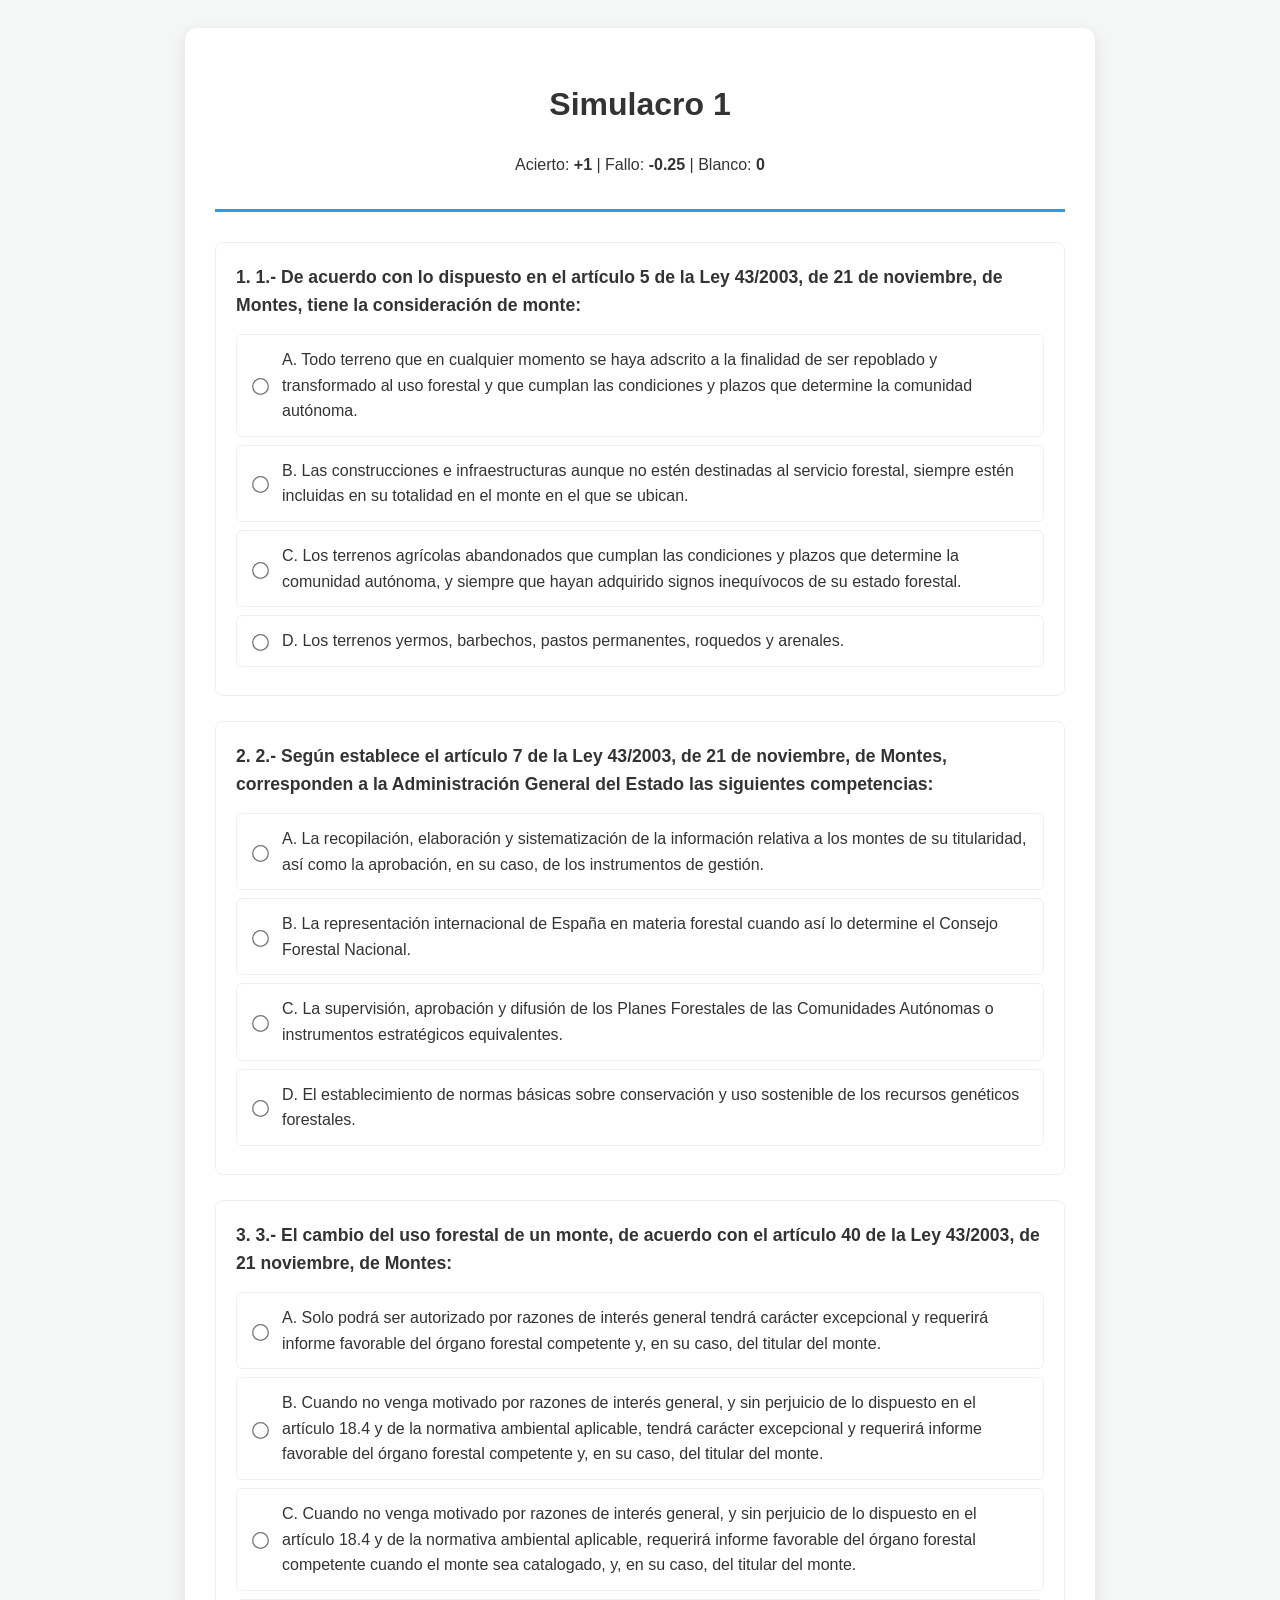
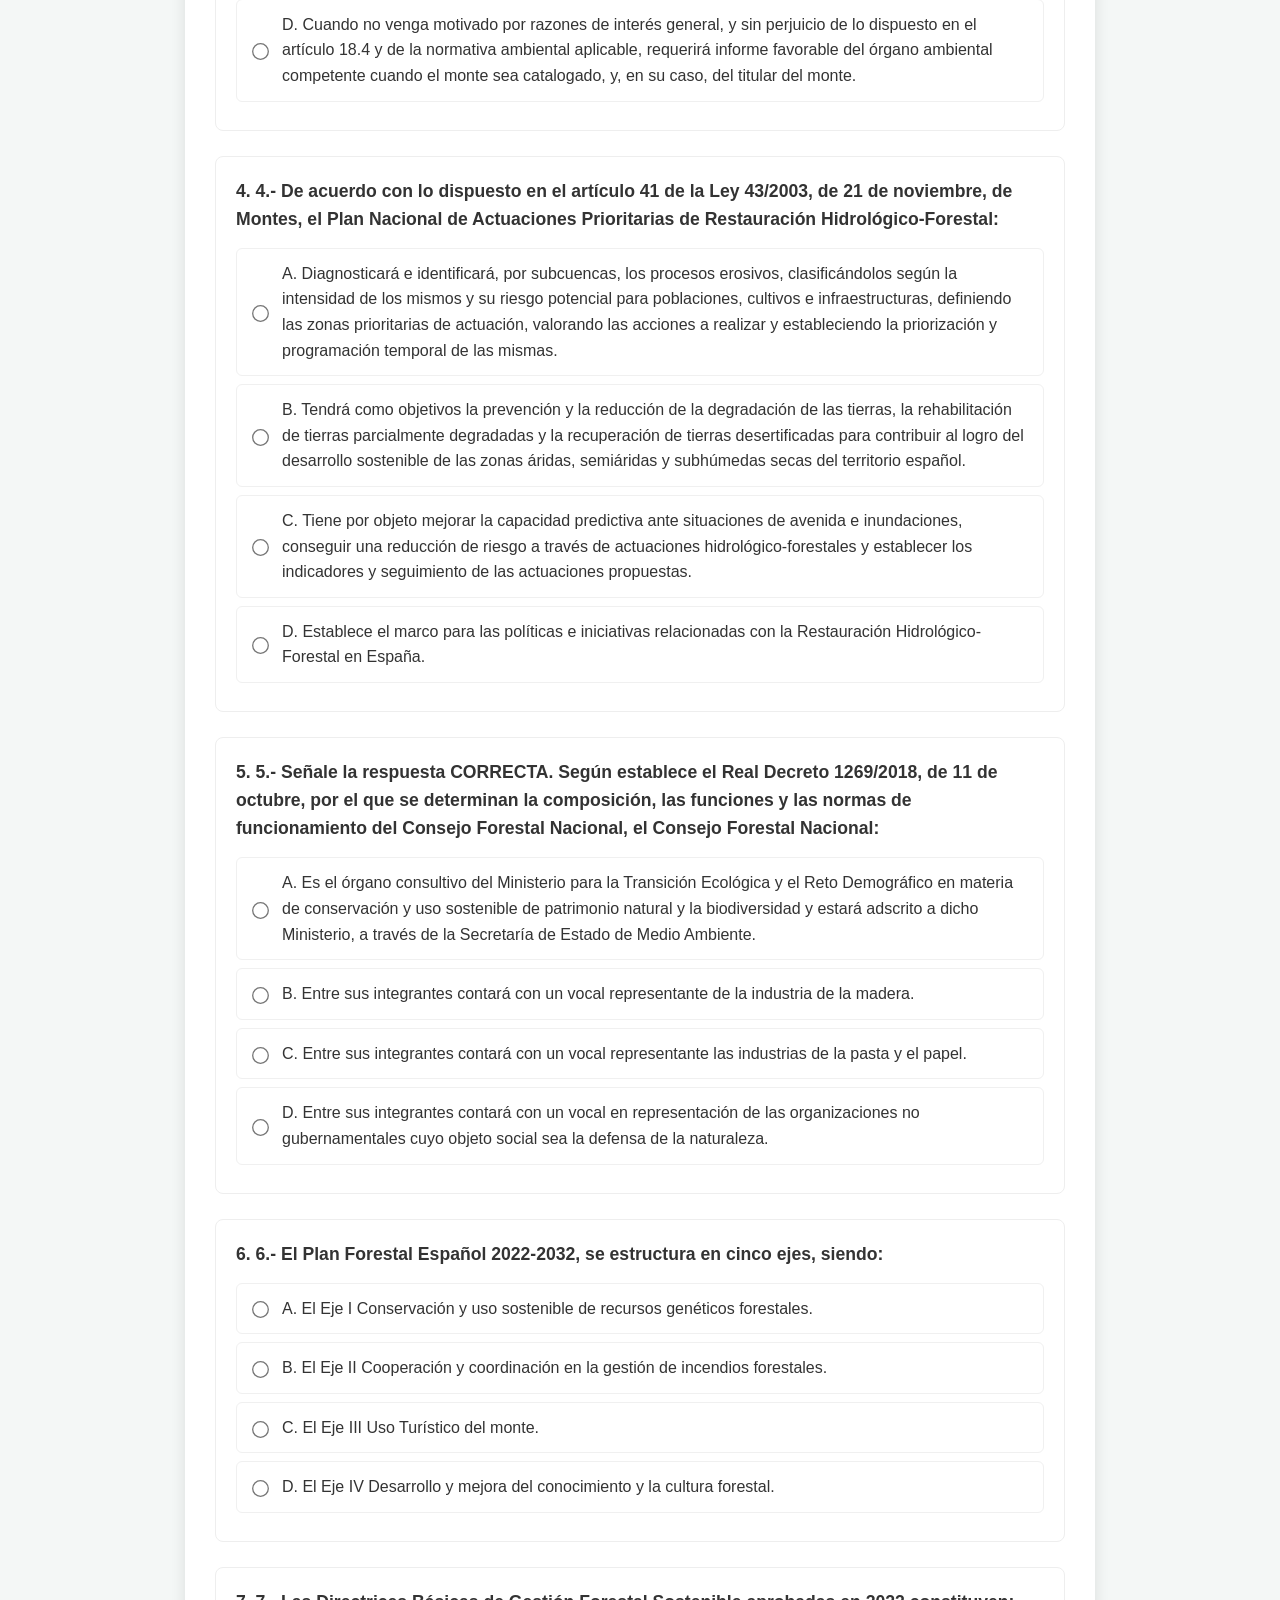
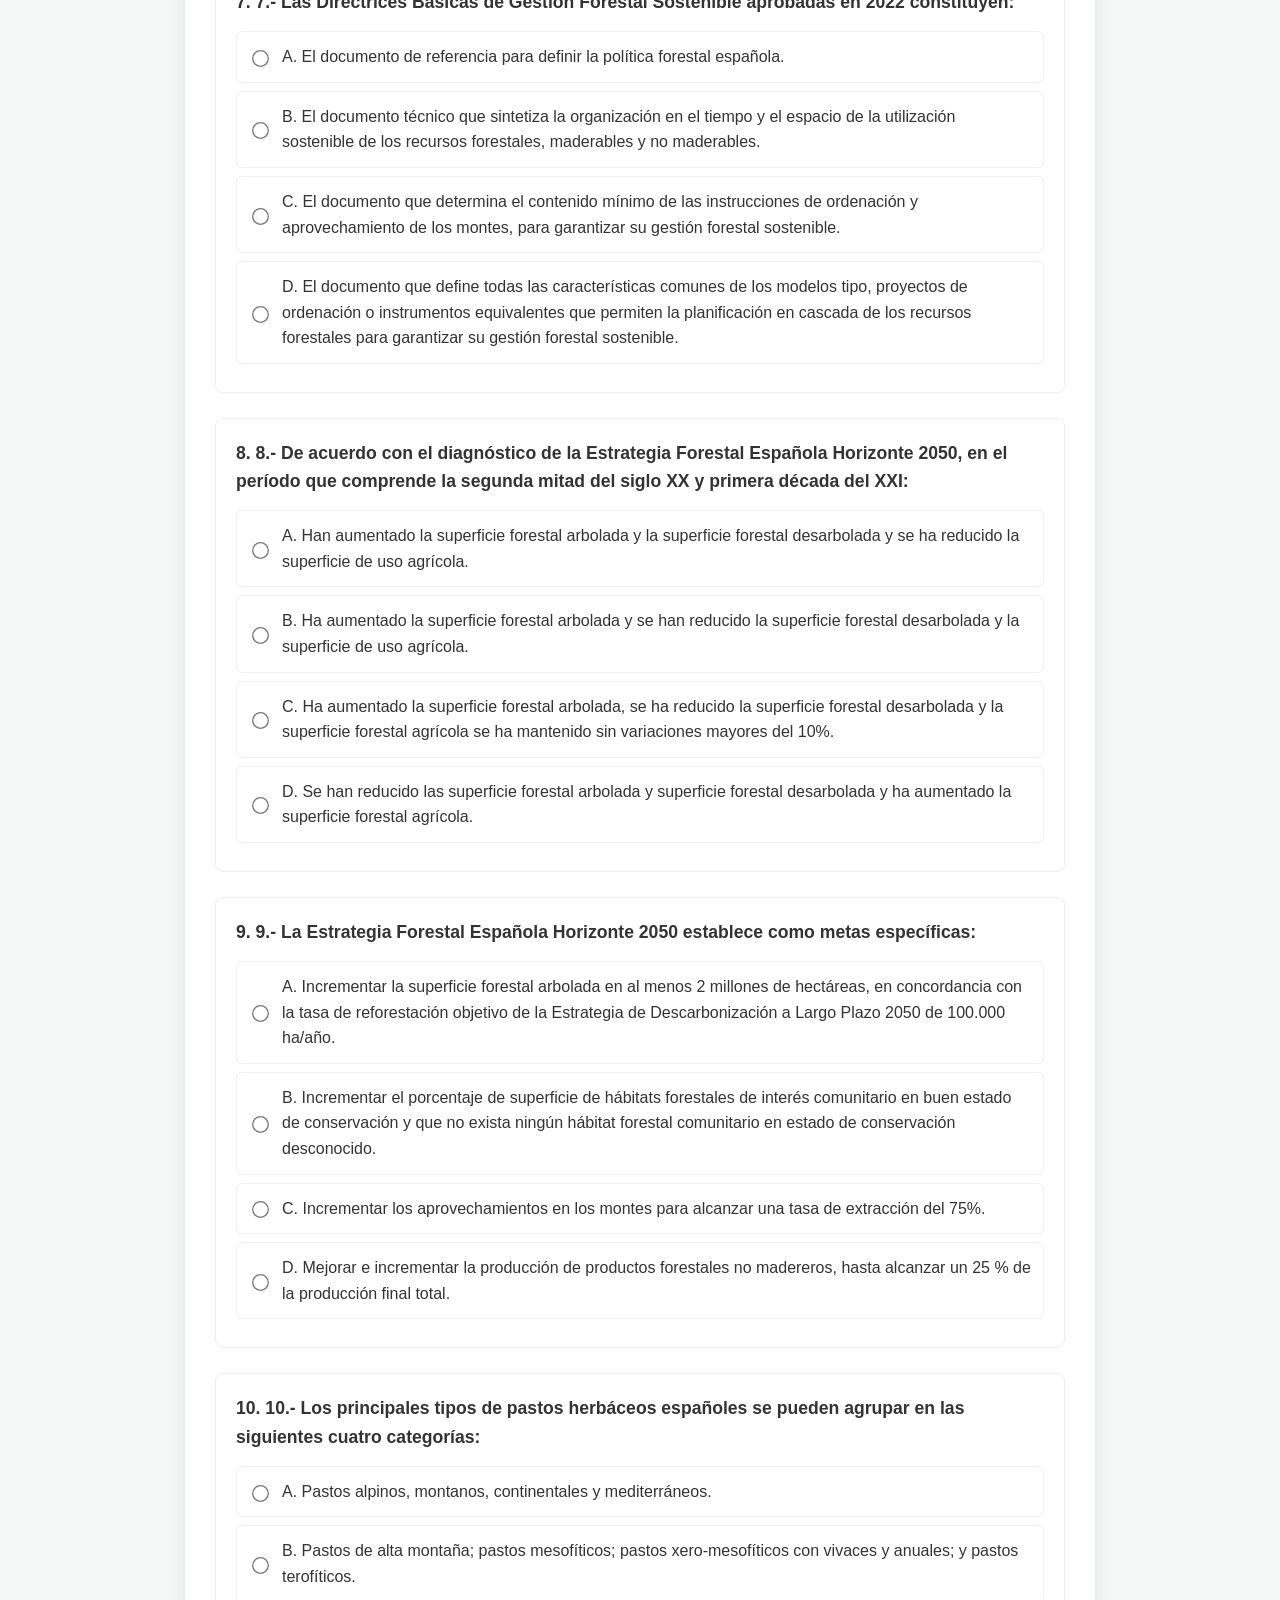
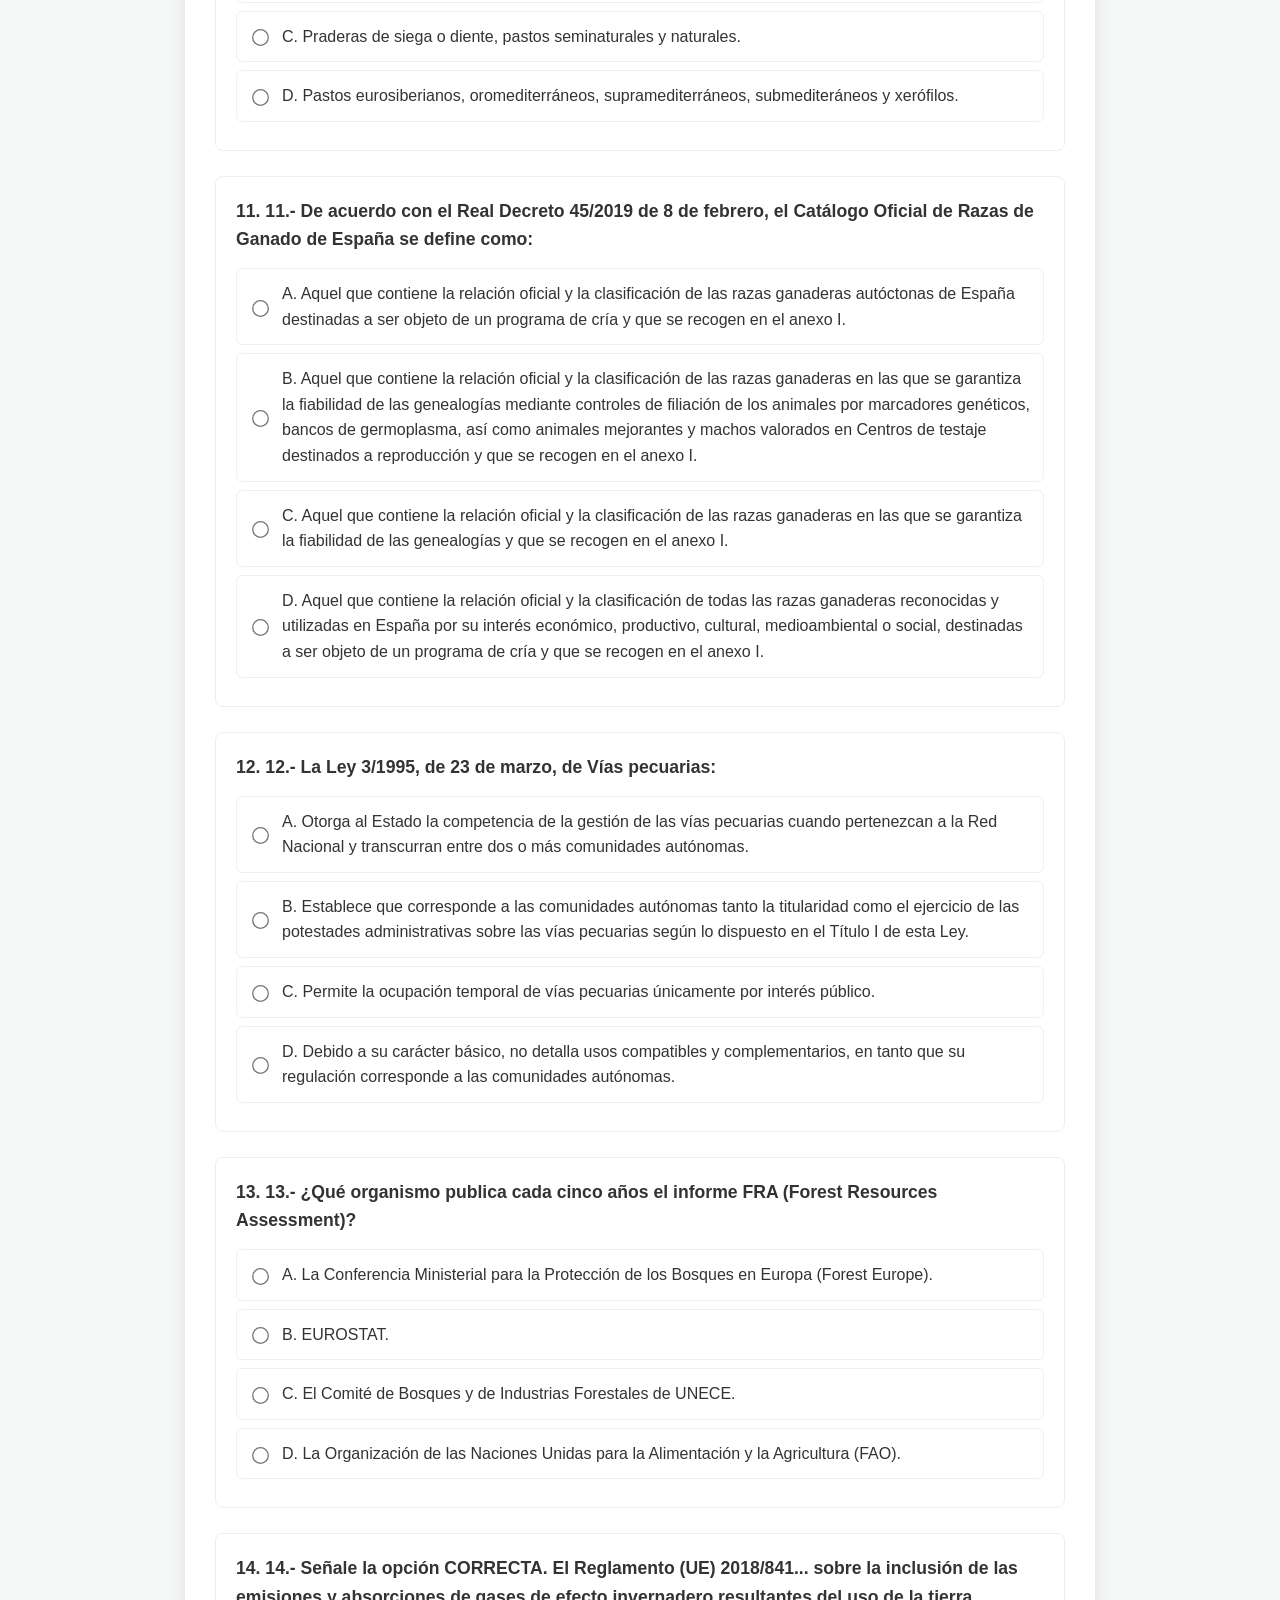
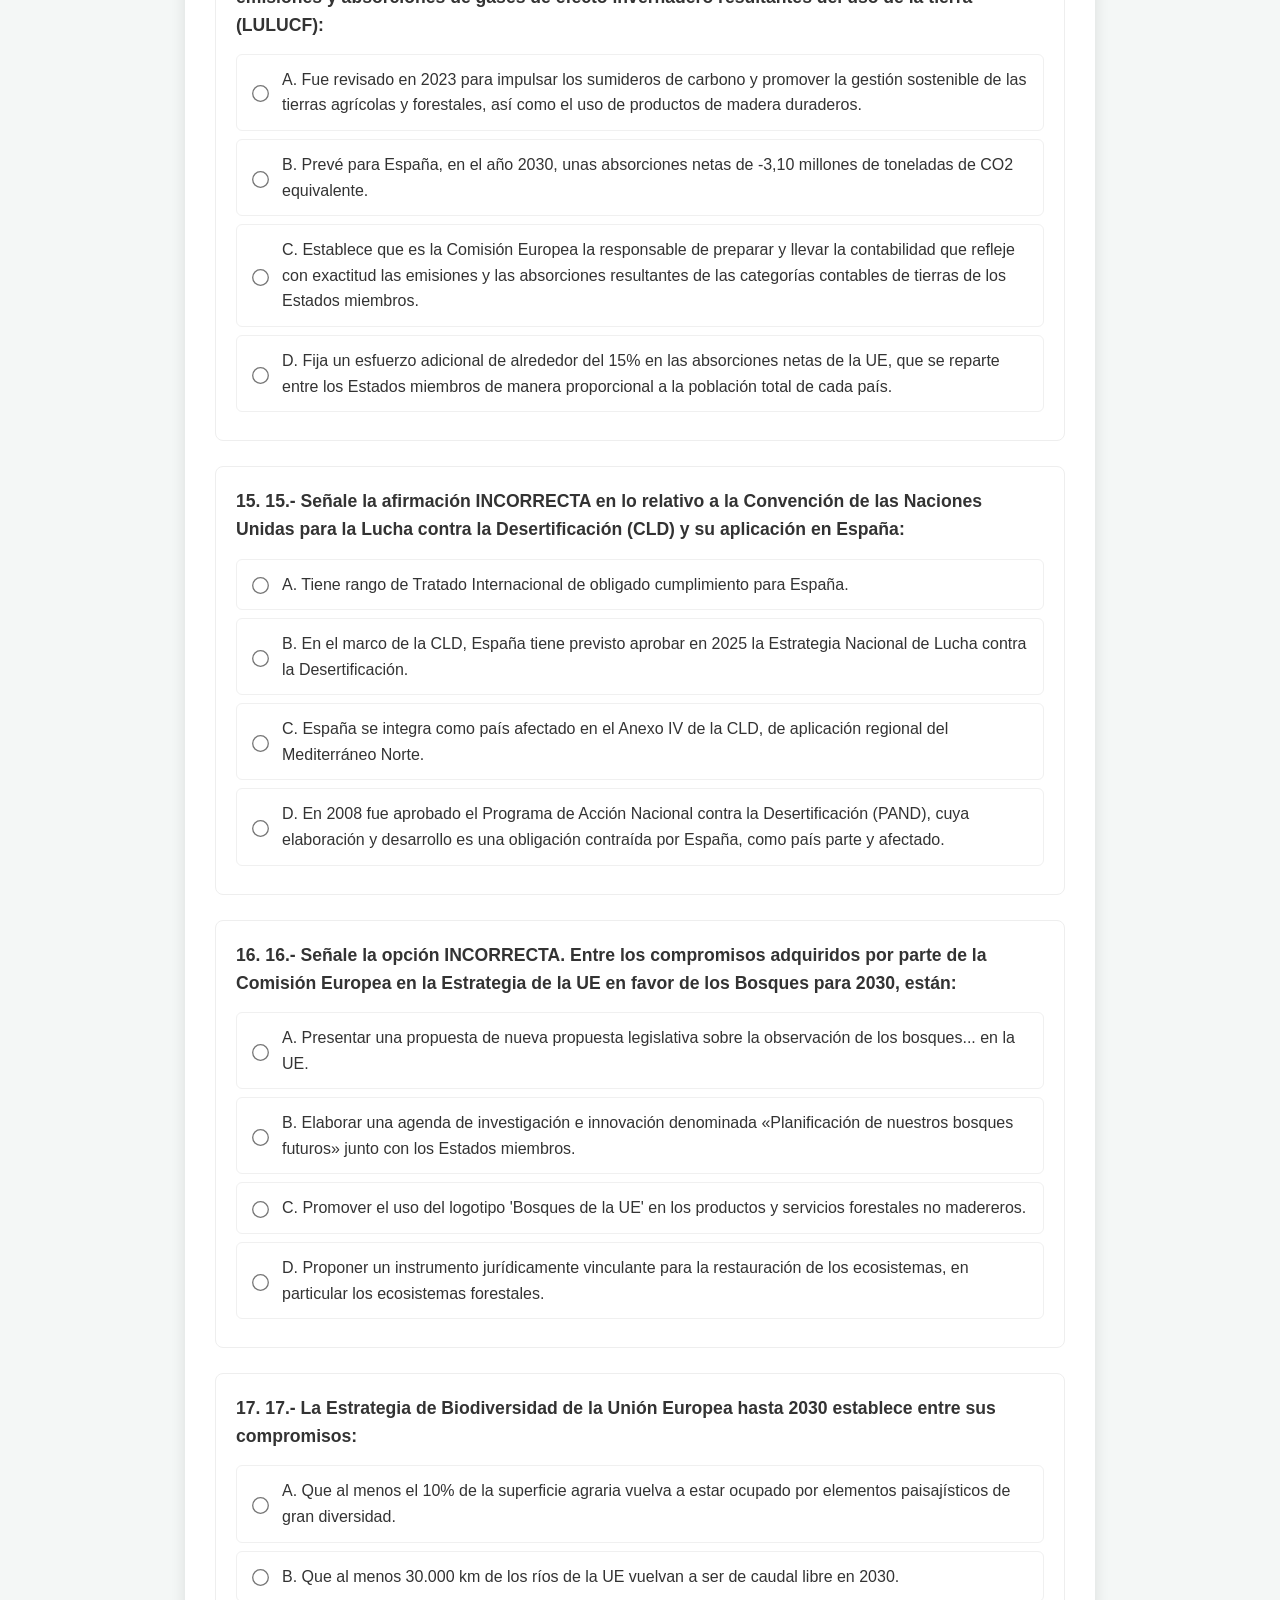
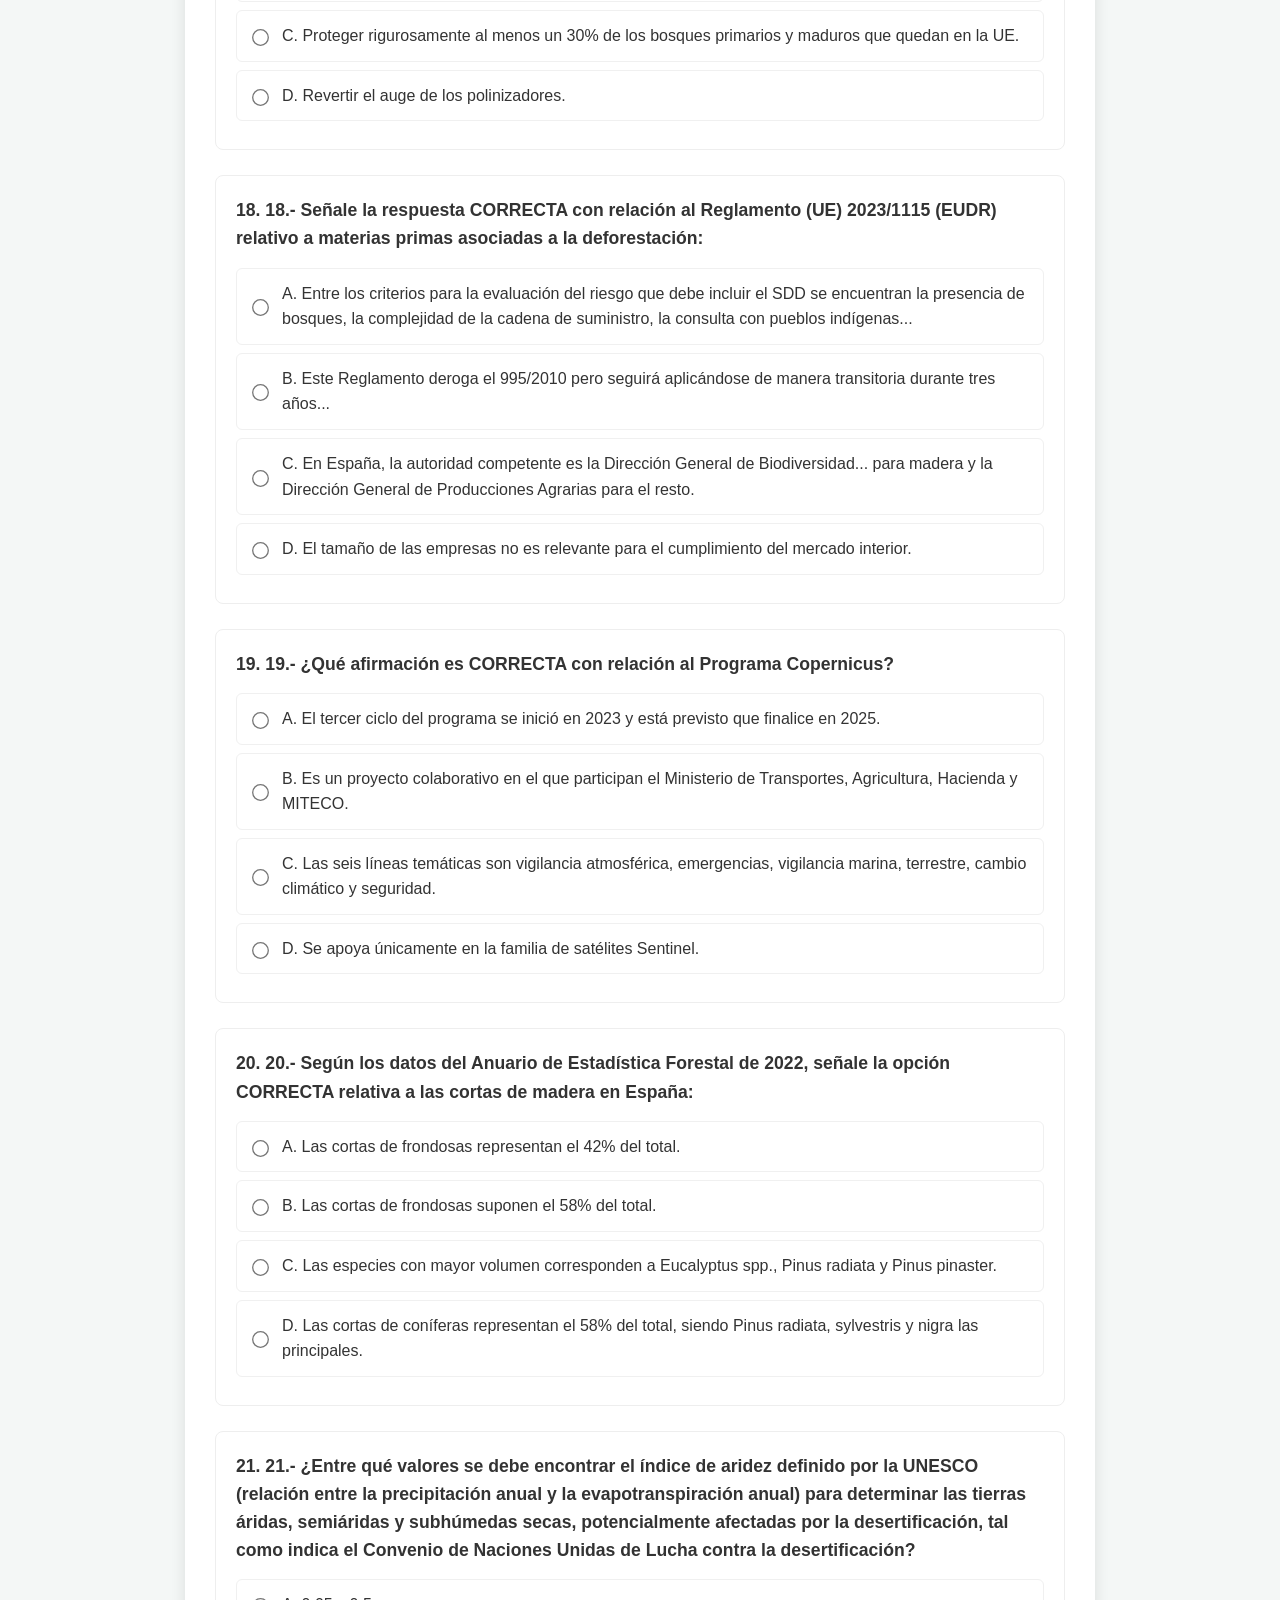
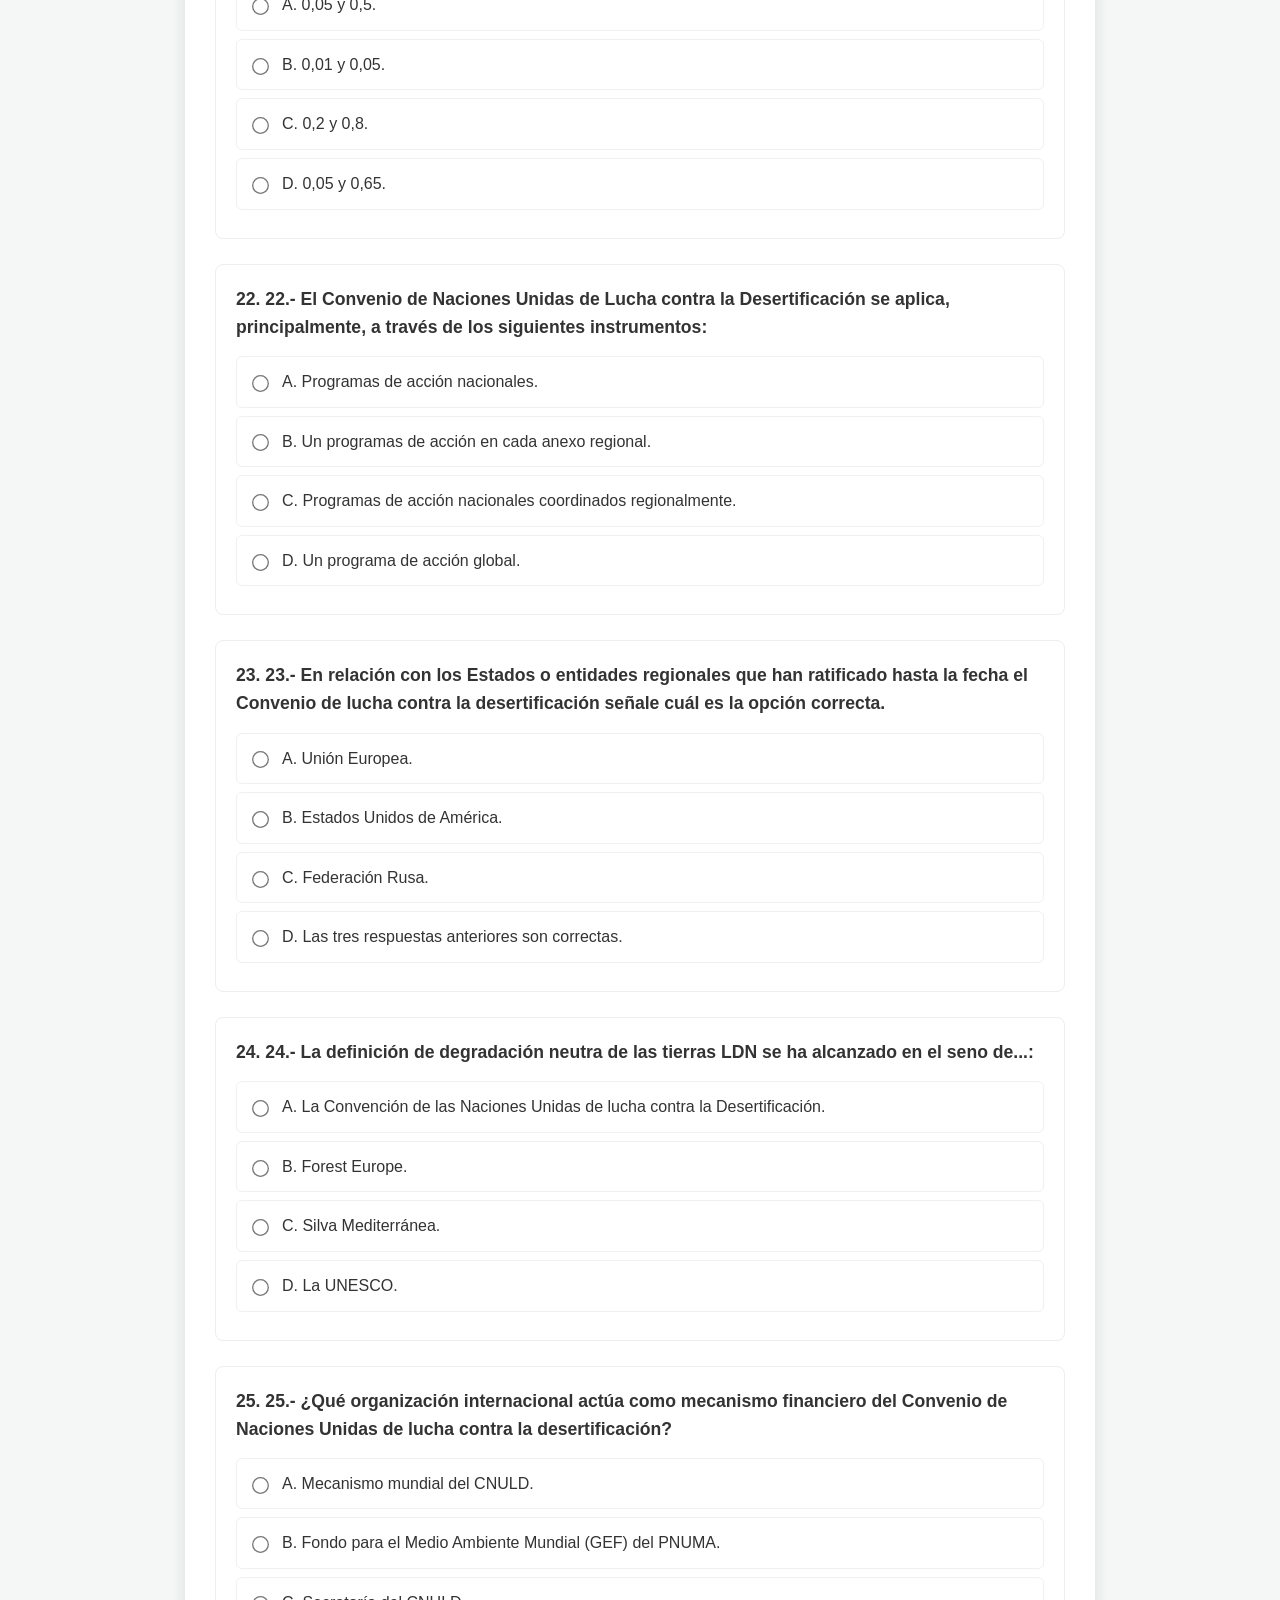
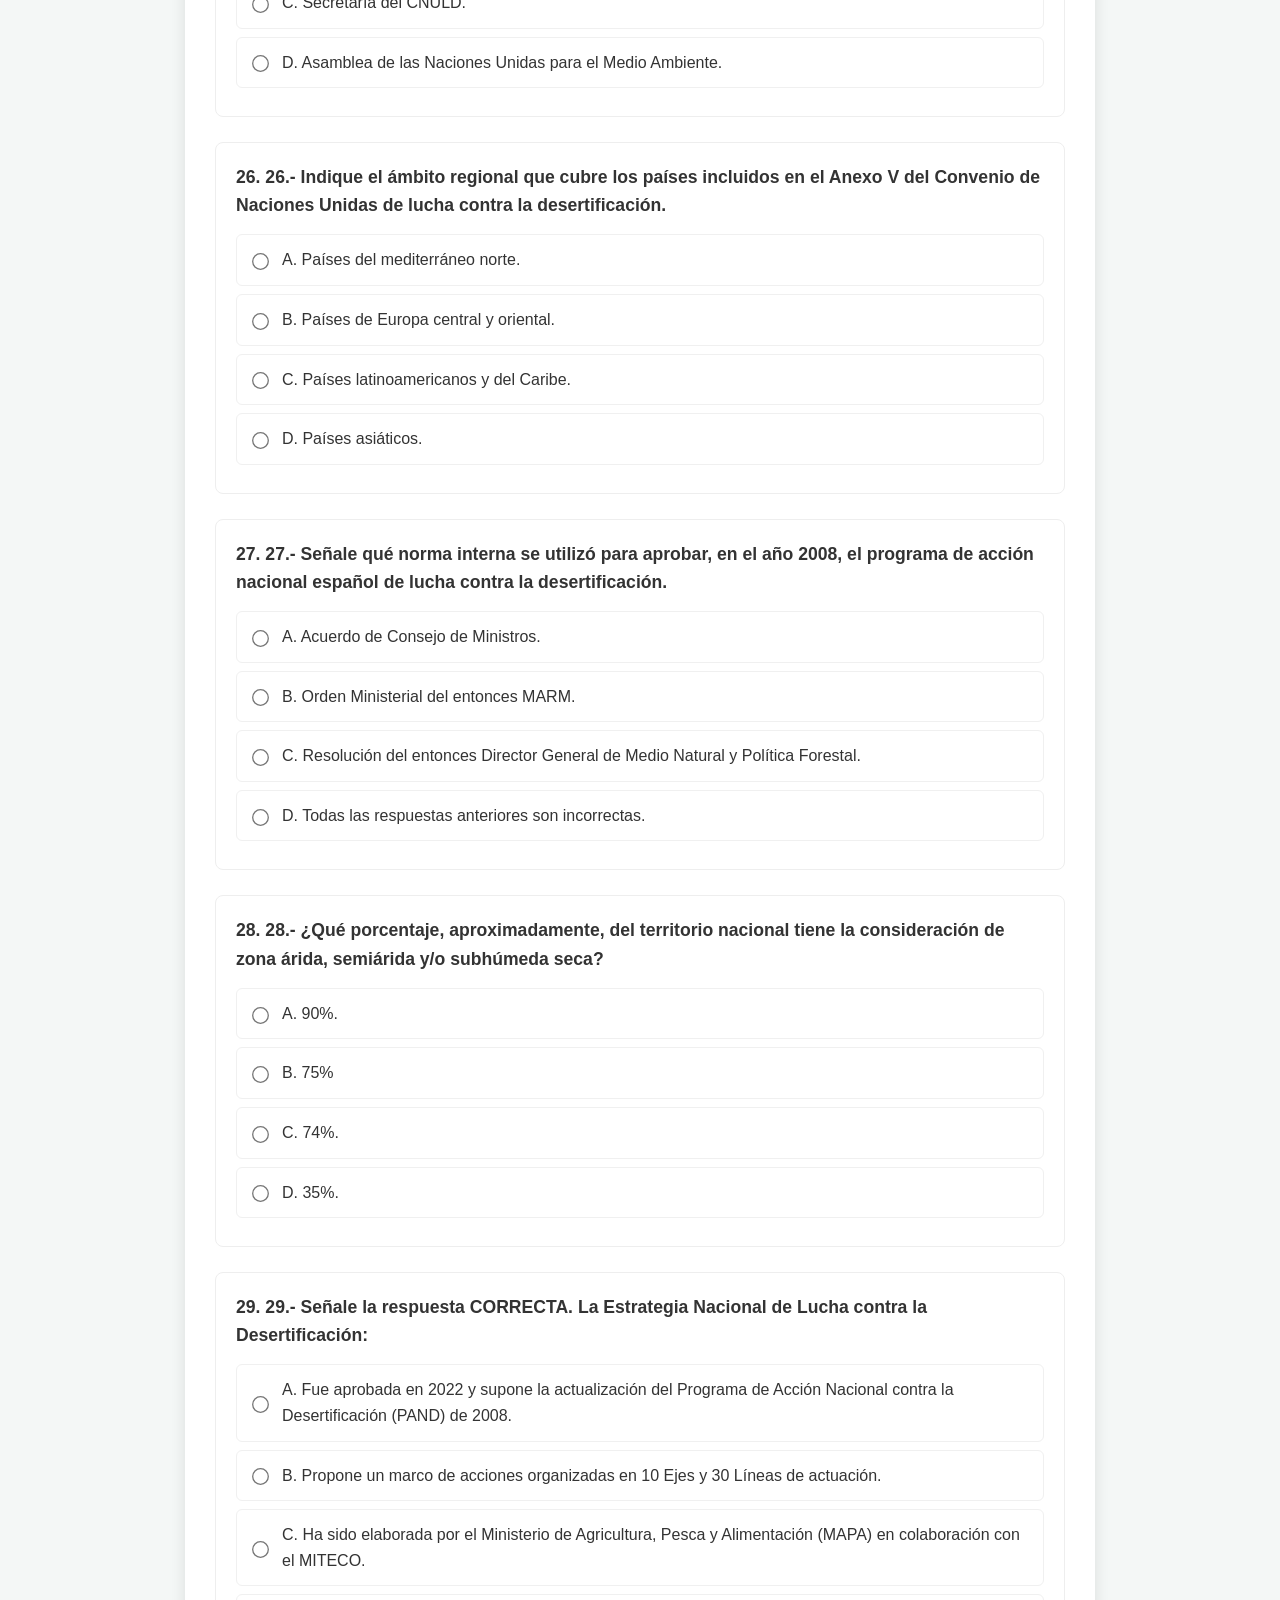
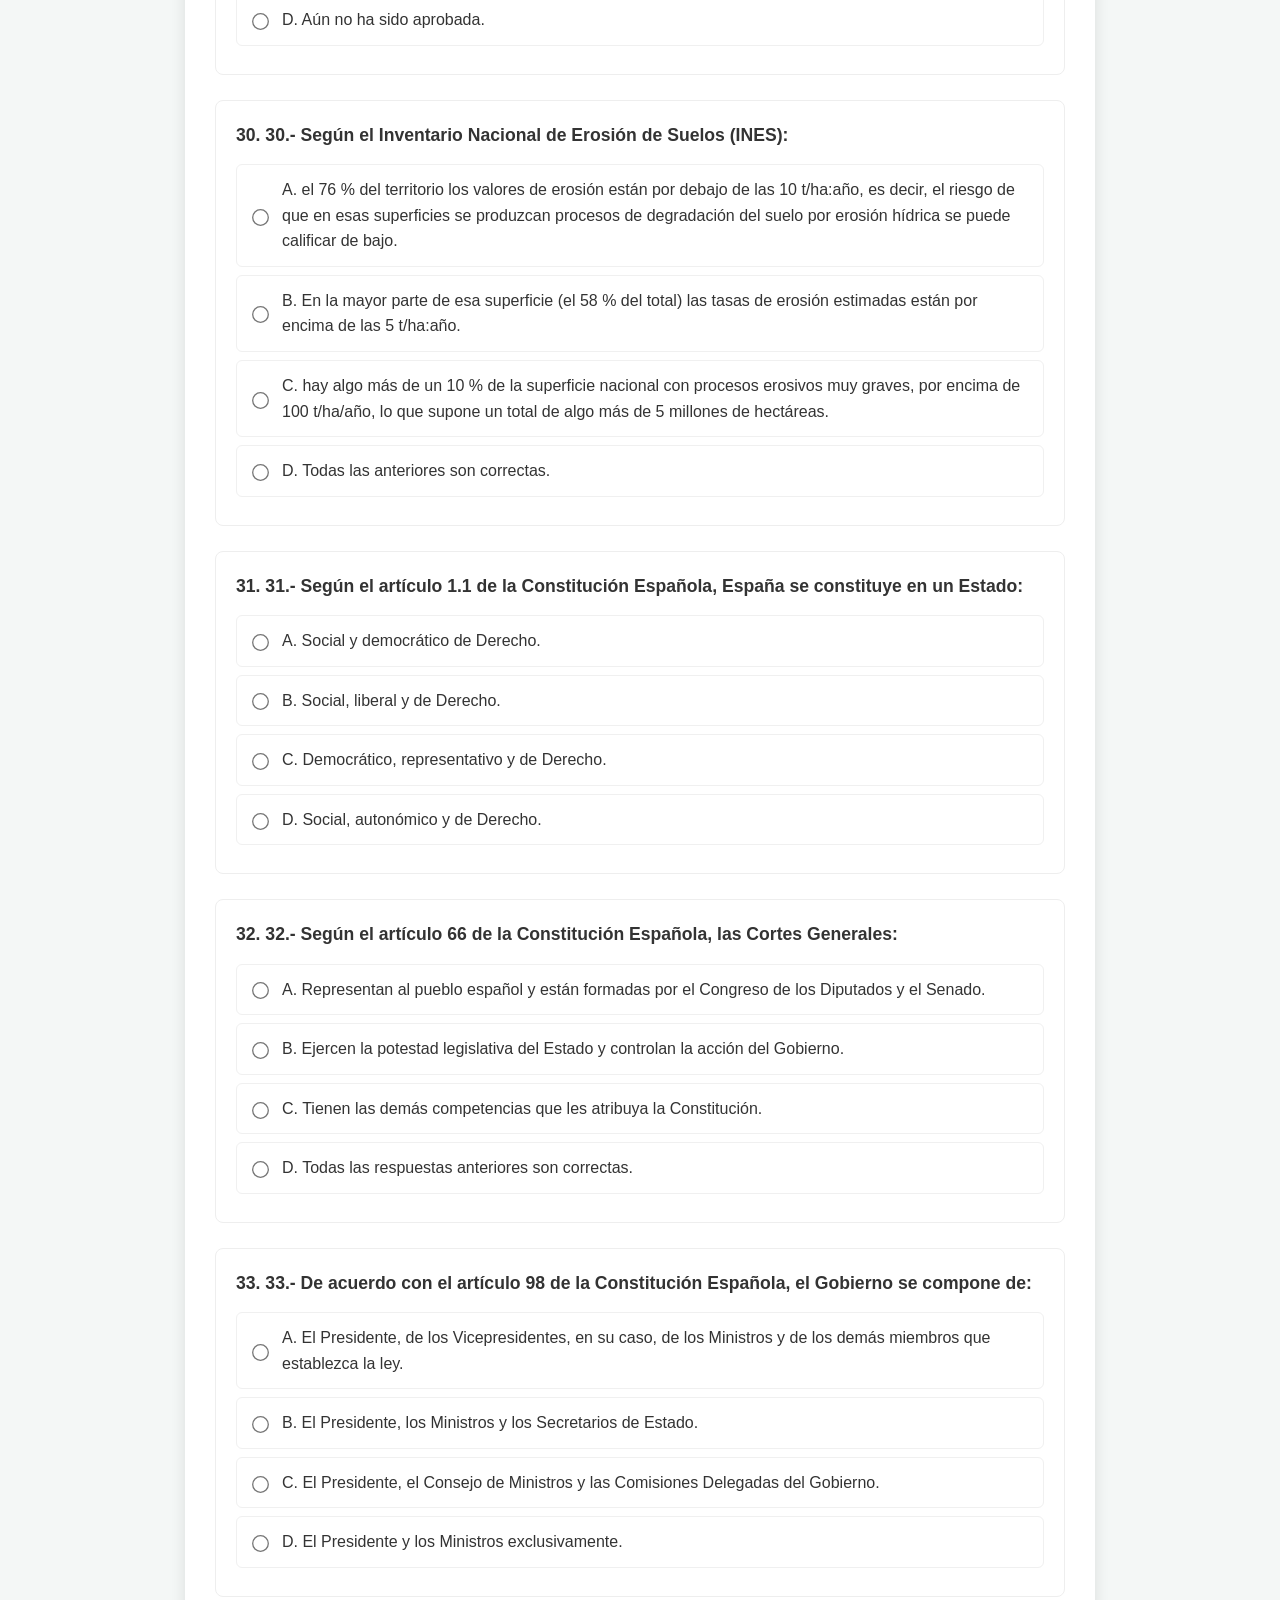
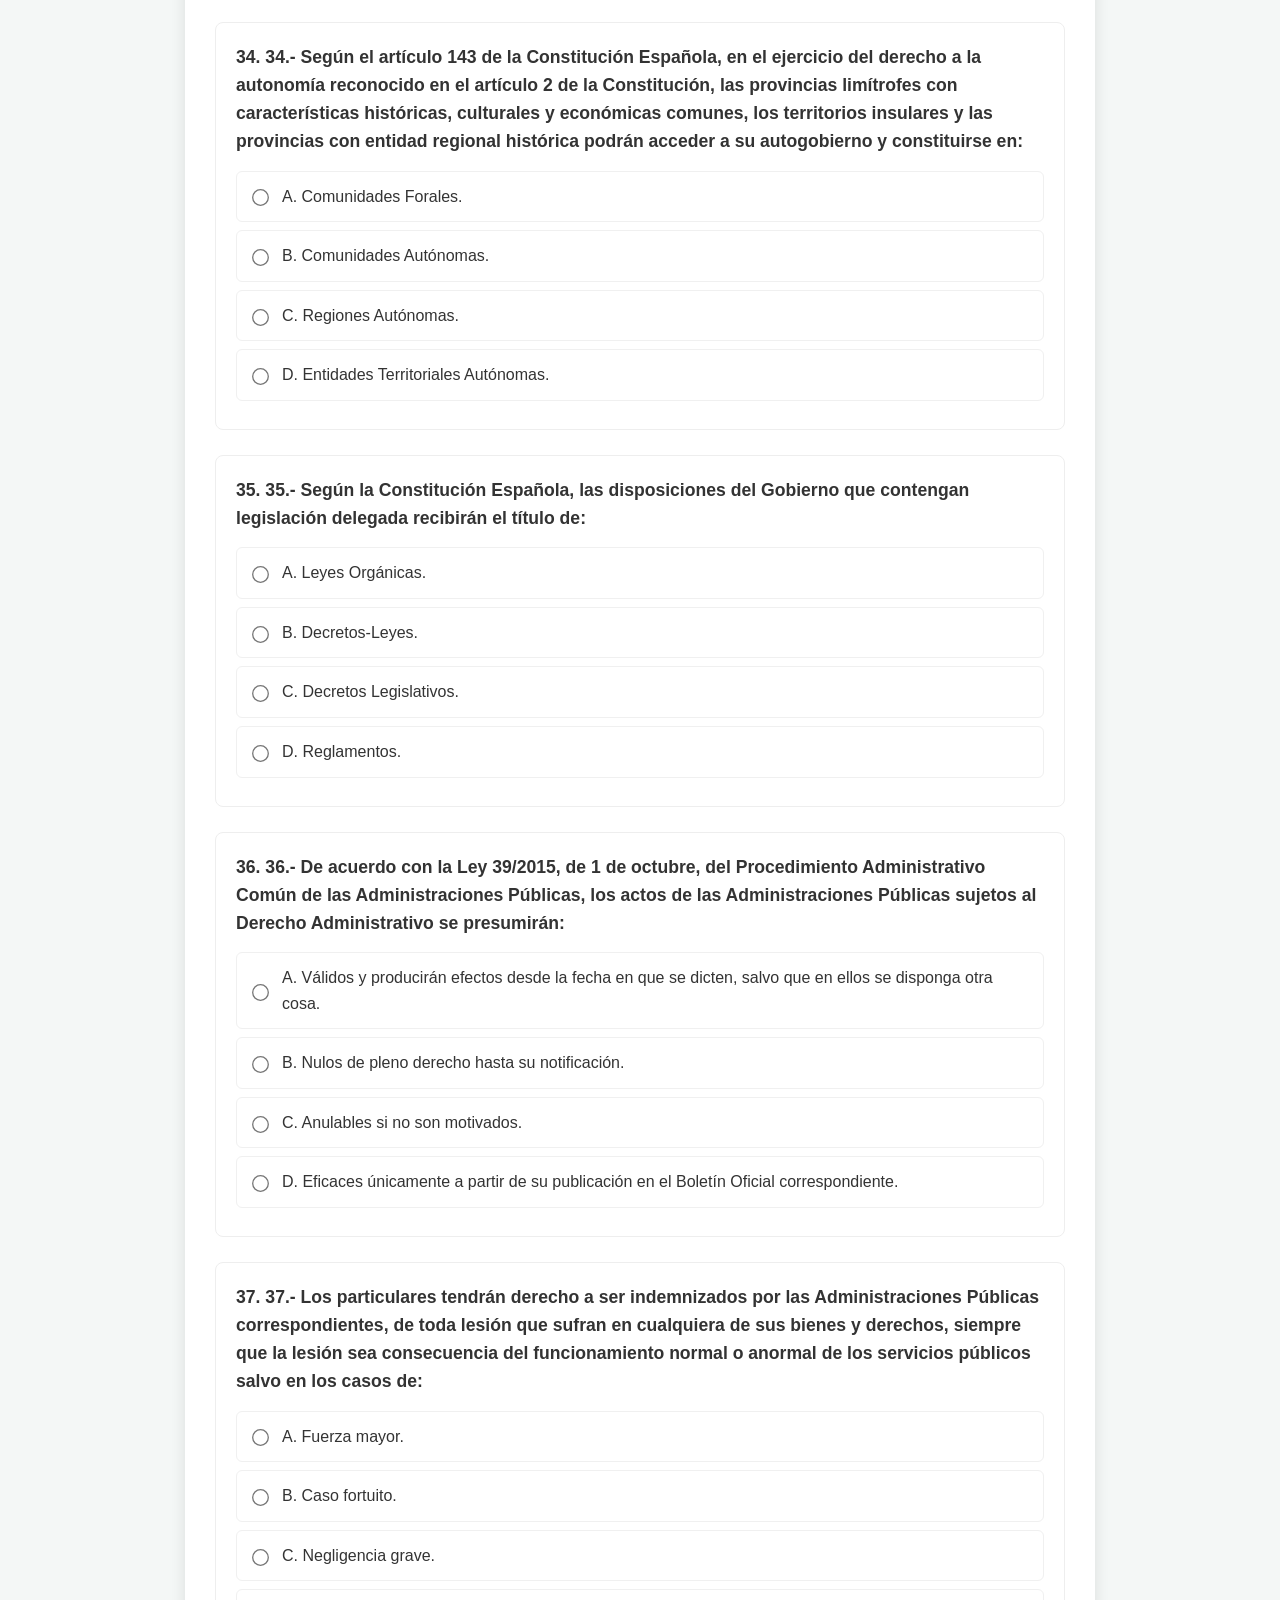
==== EXAMEN_2025.html @ 5067bb67 "Iniciamos proyecto de examen 2025" ====
<!DOCTYPE html>
<html lang="es">
<head>
    <meta charset="UTF-8">
    <meta name="viewport" content="width=device-width, initial-scale=1.0">
    <title>Simulador de Oposiciones Pro</title>
    <style>
        :root {
            --primary: #2c3e50;
            --accent: #3498db;
            --success: #27ae60;
            --error: #e74c3c;
            --bg: #f4f7f6;
            --text: #333;
        }

        body { font-family: 'Segoe UI', sans-serif; background-color: var(--bg); color: var(--text); padding: 20px; line-height: 1.6; }
        .container { max-width: 850px; margin: 0 auto; background: #fff; padding: 30px; border-radius: 12px; box-shadow: 0 4px 15px rgba(0,0,0,0.1); }
        
        header { text-align: center; border-bottom: 3px solid var(--accent); margin-bottom: 30px; padding-bottom: 15px; }
        
        .pregunta-card { margin-bottom: 25px; padding: 20px; border: 1px solid #eee; border-radius: 8px; transition: 0.3s; }
        .enunciado { font-weight: bold; font-size: 1.1rem; display: block; margin-bottom: 15px; }
        /* Si una de las preguntas tiene una imagen, este es su estilo */
        .pregunta-imagen {
            display: block;
            max-width: 100%;
            height: auto;
            margin: 15px 0;
            border-radius: 8px;
            border: 1px solid #ddd;
            box-shadow: 0 2px 8px rgba(0,0,0,0.1);
        }
        
        .opciones { list-style: none; padding: 0; }
        .opcion-item { display: flex; align-items: center; padding: 12px; margin-bottom: 8px; border: 1px solid #f0f0f0; border-radius: 6px; cursor: pointer; transition: 0.2s; }
        .opcion-item:hover { background-color: #f8f9fa; }
        .opcion-item input { margin-right: 15px; transform: scale(1.3); cursor: pointer; }

        /* Estilos tras corregir */
        .corregido .es-correcta { background-color: #d4edda !important; border-color: var(--success) !important; color: #155724; font-weight: bold; }
        .corregido .seleccionada.es-incorrecta { background-color: #f8d7da !important; border-color: var(--error) !important; color: #721c24; }

        #resultado-panel { display: none; margin-top: 30px; padding: 30px; background: var(--primary); color: white; border-radius: 10px; text-align: center; animation: fadeIn 0.5s; }
        .nota-grande { font-size: 4rem; font-weight: bold; display: block; margin: 10px 0; color: #f1c40f; }
        
        .btn-finalizar { display: block; width: 100%; padding: 18px; background: var(--primary); color: white; border: none; border-radius: 8px; font-size: 1.3rem; font-weight: bold; cursor: pointer; transition: 0.3s; }
        .btn-finalizar:hover { background: #1a252f; transform: translateY(-2px); }

        @keyframes fadeIn { from { opacity: 0; } to { opacity: 1; } }
    </style>
</head>
<body>

<div class="container">
    <header>
        <h1>Simulacro 1</h1>
        <p>Acierto: <strong>+1</strong> | Fallo: <strong>-0.25</strong> | Blanco: <strong>0</strong></p>
    </header>

    <div id="quiz-container">
        </div>

    <button class="btn-finalizar" id="btn-submit" onclick="corregirExamen()">Finalizar y Ver Calificación</button>

    <div id="resultado-panel">
        <h2>Tu Calificación Final</h2>
        <span class="nota-grande" id="nota-display">0.00</span>
        <p id="desglose-display" style="font-size: 1.2rem;"></p>
        <button onclick="location.reload()" style="background: white; color: var(--primary); border: none; padding: 10px 20px; border-radius: 5px; cursor: pointer; font-weight: bold; margin-top: 15px;">
            Reiniciar Simulacro
        </button>
    </div>
</div>

<script src="EXAMEN_2025.js"></script>

<script>
    // Inyectar preguntas al cargar la página
    function cargarPreguntas() {
        const container = document.getElementById('quiz-container');
        bancoDePreguntas.forEach((p, index) => {
            const card = document.createElement('div');
            card.className = 'pregunta-card';
            card.id = `pregunta-${p.id}`;
            
            // --- NUEVA LÓGICA DE IMAGEN ---
            let imagenHTML = '';
            if (p.imagen) {
                // Asegúrate de que los archivos .png estén en la misma carpeta que el HTML
                imagenHTML = `<img src="${p.imagen}" class="pregunta-imagen" alt="Imagen pregunta ${p.id}">`;
            }
            // ------------------------------

            let opcionesHTML = '';
            for (const letra in p.opciones) {
                opcionesHTML += `
                    <label class="opcion-item">
                        <input type="radio" name="p${p.id}" value="${letra}">
                        <span>${letra.toUpperCase()}. ${p.opciones[letra]}</span>
                    </label>
                `;
            }

            card.innerHTML = `
                <span class="enunciado">${index + 1}. ${p.enunciado}</span>
                ${imagenHTML} 
                <div class="opciones">${opcionesHTML}</div>
            `;
            container.appendChild(card);
        });
    }

    function corregirExamen() {
        let aciertos = 0;
        let fallos = 0;
        let blancos = 0;

        bancoDePreguntas.forEach(p => {
            const card = document.getElementById(`pregunta-${p.id}`);
            const seleccionada = card.querySelector(`input[name="p${p.id}"]:checked`);
            const labels = card.querySelectorAll('.opcion-item');

            // Marcar correcta y error visualmente
            labels.forEach(label => {
                const radio = label.querySelector('input');
                if (radio.value === p.correcta) {
                    label.classList.add('es-correcta');
                }
                if (seleccionada && radio.checked && radio.value !== p.correcta) {
                    label.classList.add('seleccionada', 'es-incorrecta');
                }
            });

            if (!seleccionada) {
                blancos++;
            } else if (seleccionada.value === p.correcta) {
                aciertos++;
            } else {
                fallos++;
            }
        });

        // Cálculo de nota
        const nota = Math.max(0, (aciertos * 1) - (fallos * 0.25));
        
        // Mostrar resultados
        document.getElementById('btn-submit').style.display = 'none';
        document.getElementById('quiz-container').classList.add('corregido');
        const panel = document.getElementById('resultado-panel');
        panel.style.display = 'block';
        document.getElementById('nota-display').textContent = nota.toFixed(2);
        document.getElementById('desglose-display').innerHTML = 
            `Aciertos: <strong>${aciertos}</strong> | Fallos: <strong>${fallos}</strong> | Blancos: <strong>${blancos}</strong>`;
        
        panel.scrollIntoView({ behavior: 'smooth' });
    }

    // Ejecutar carga al abrir
    window.onload = cargarPreguntas;
</script>

</body>
</html>
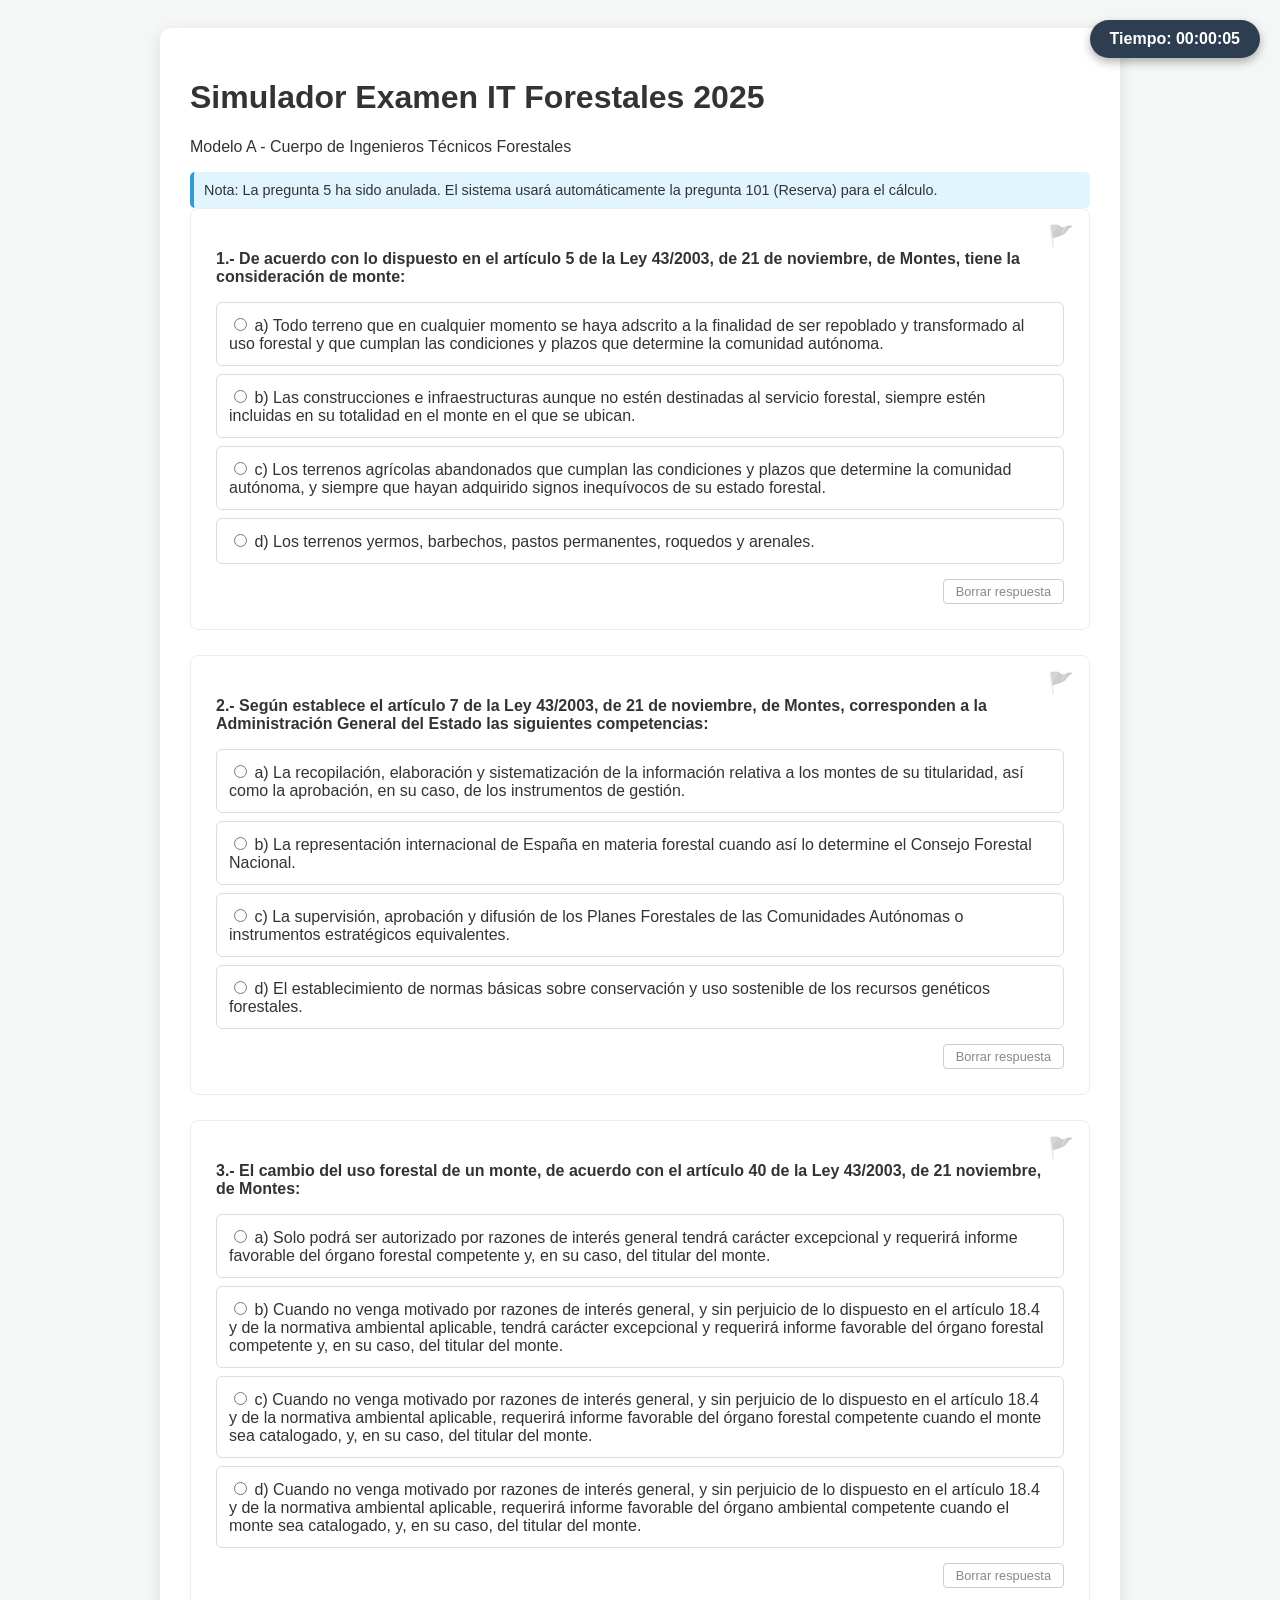
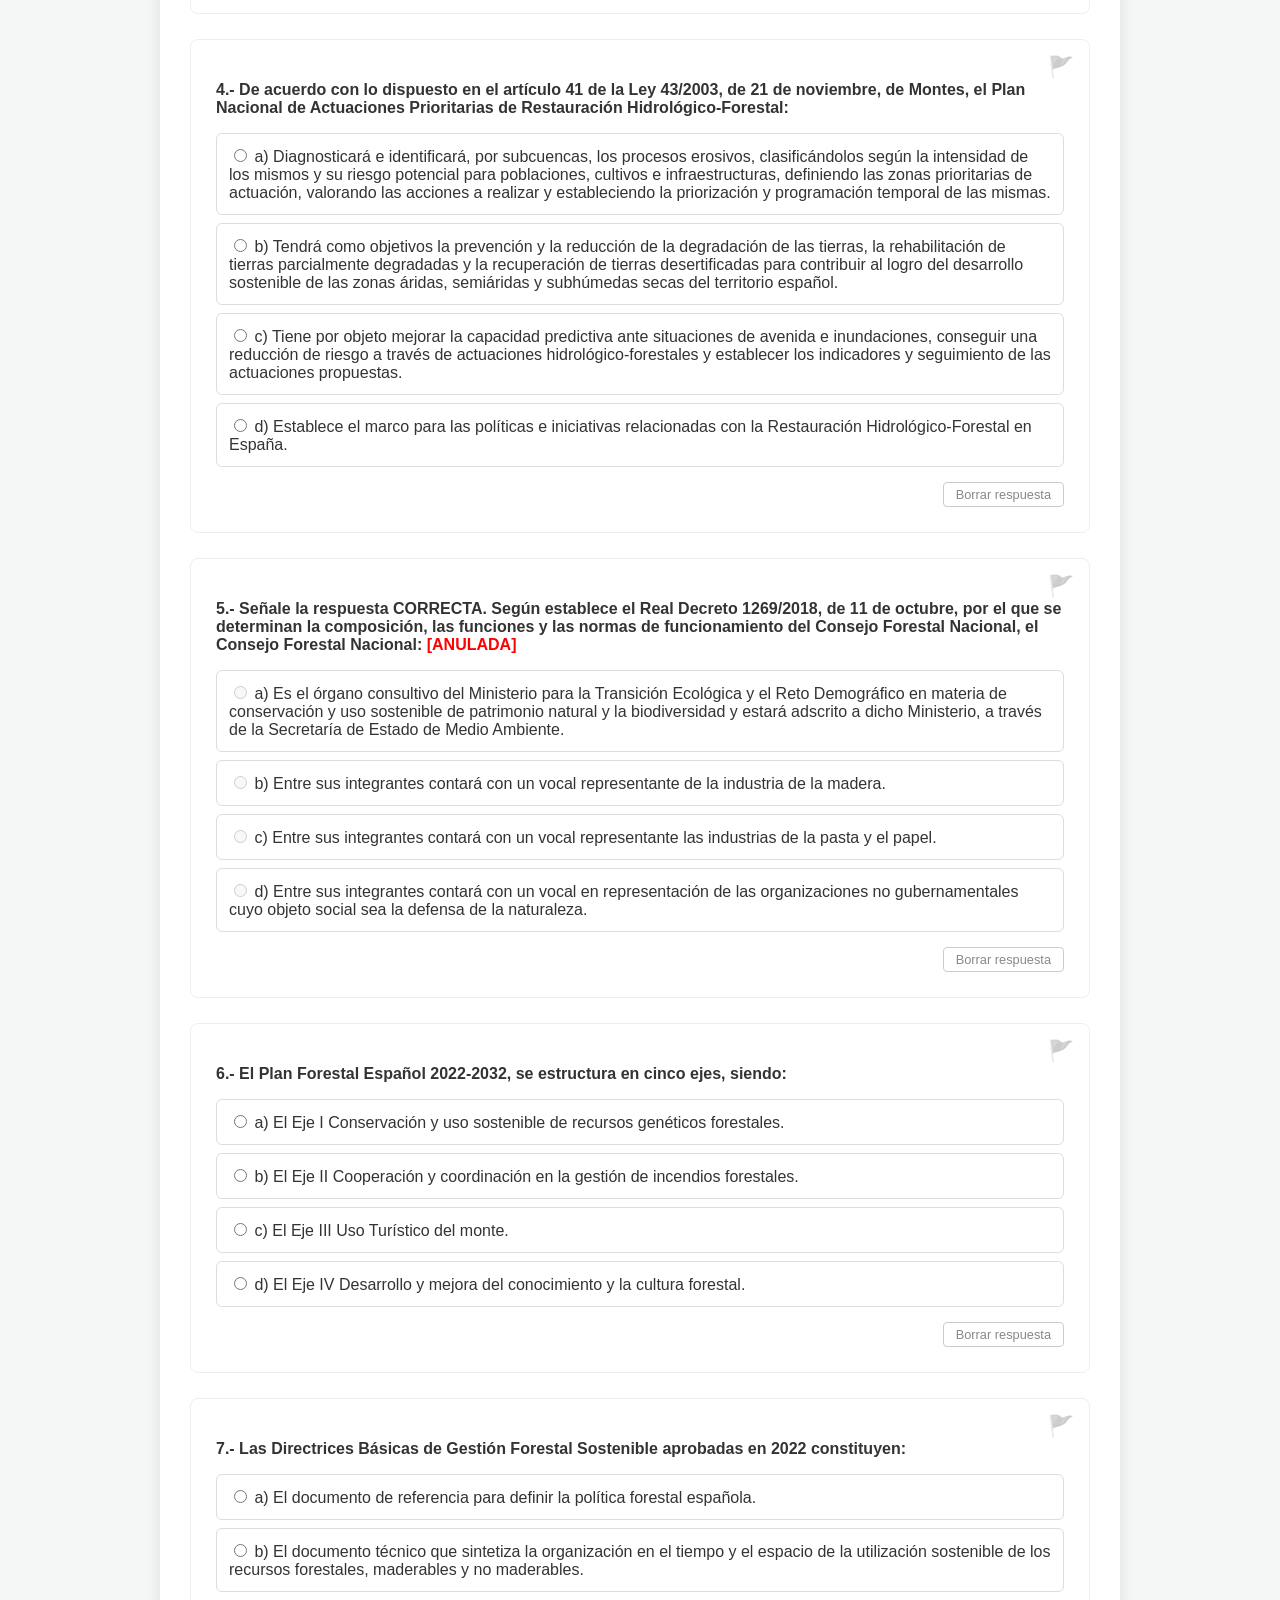
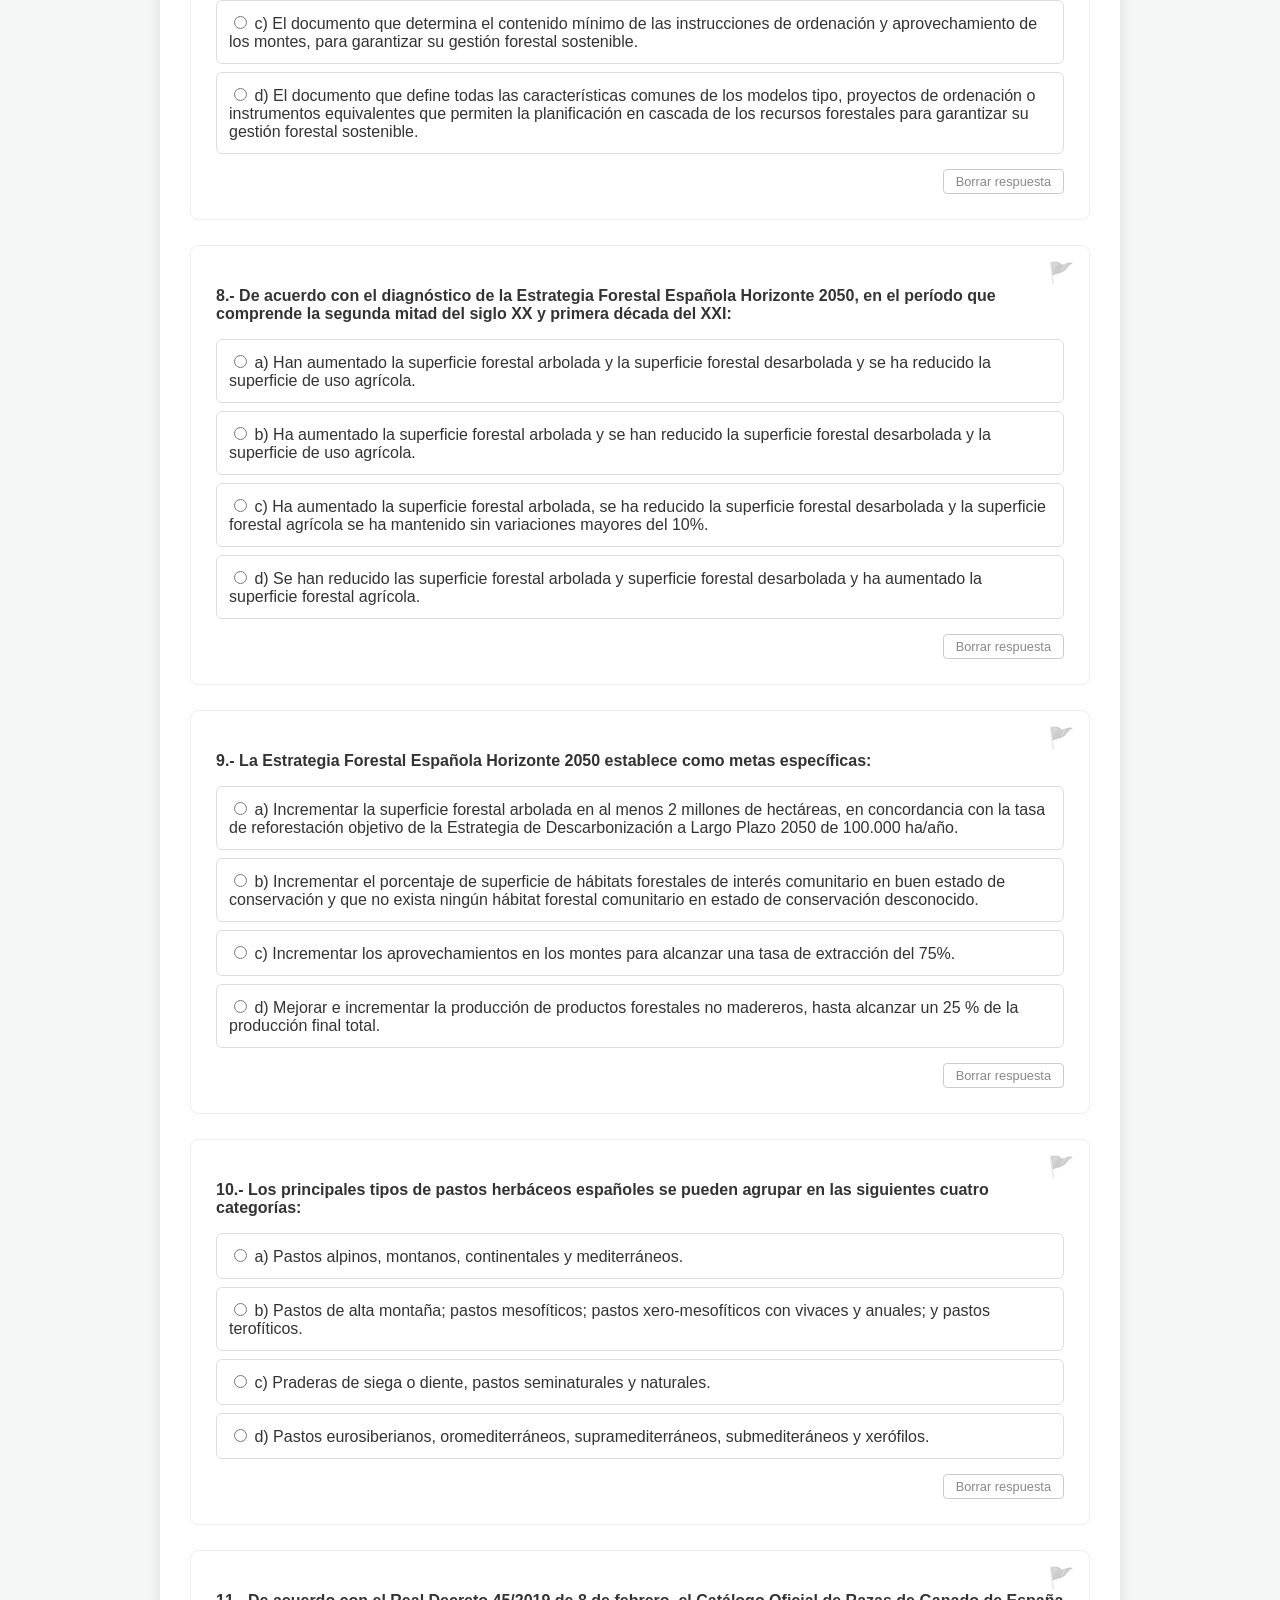
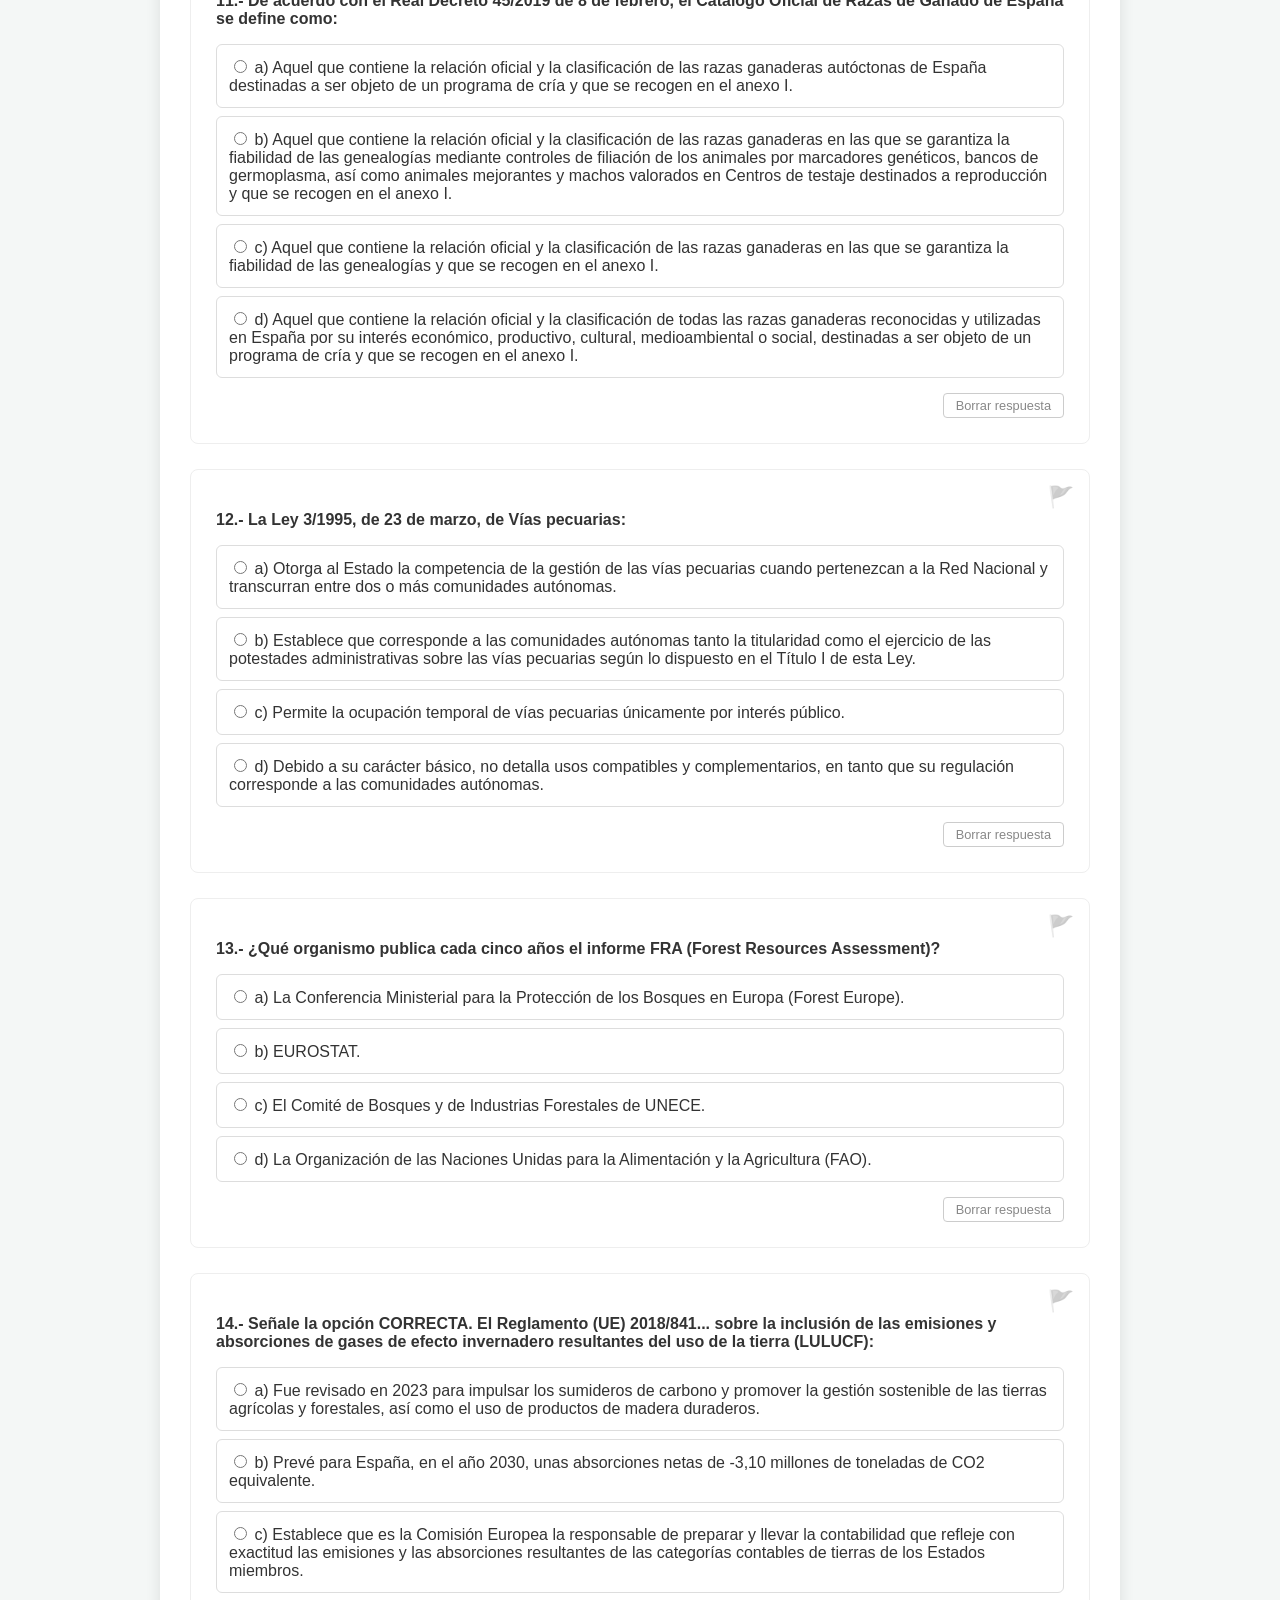
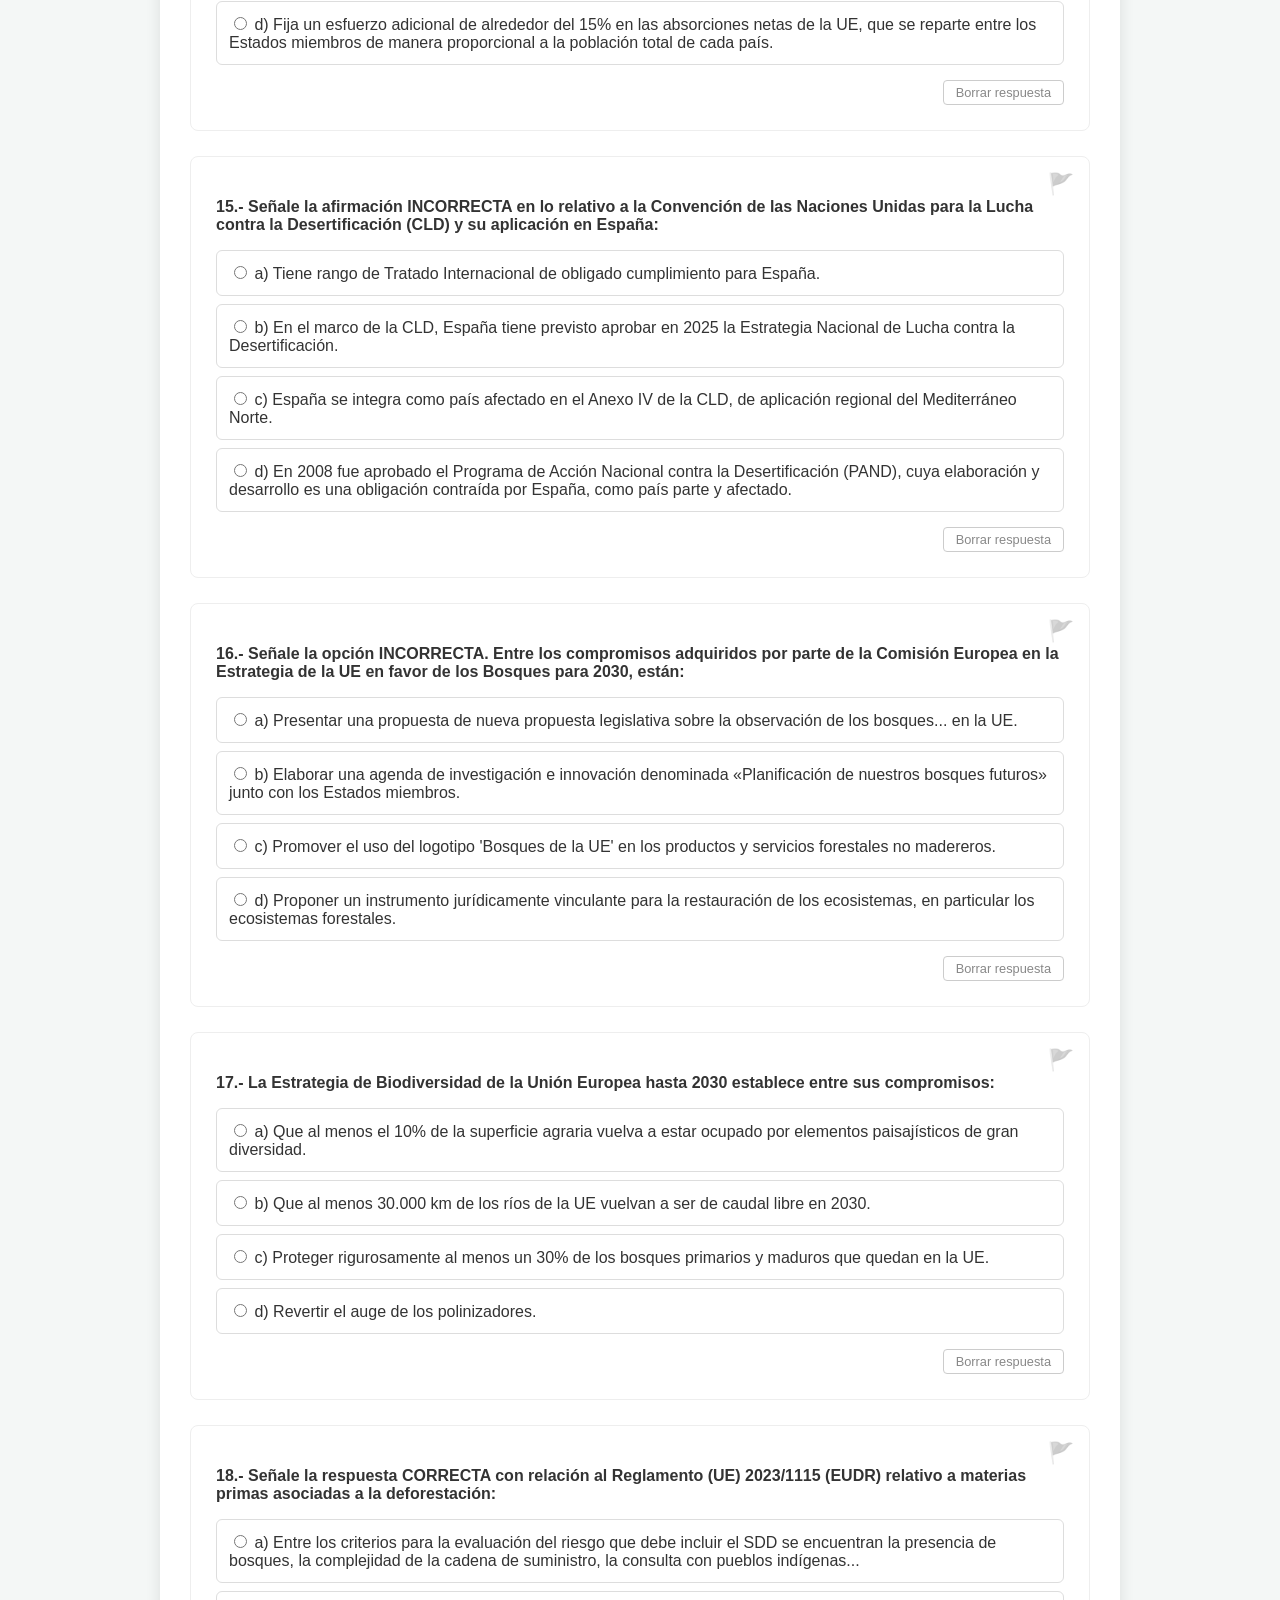
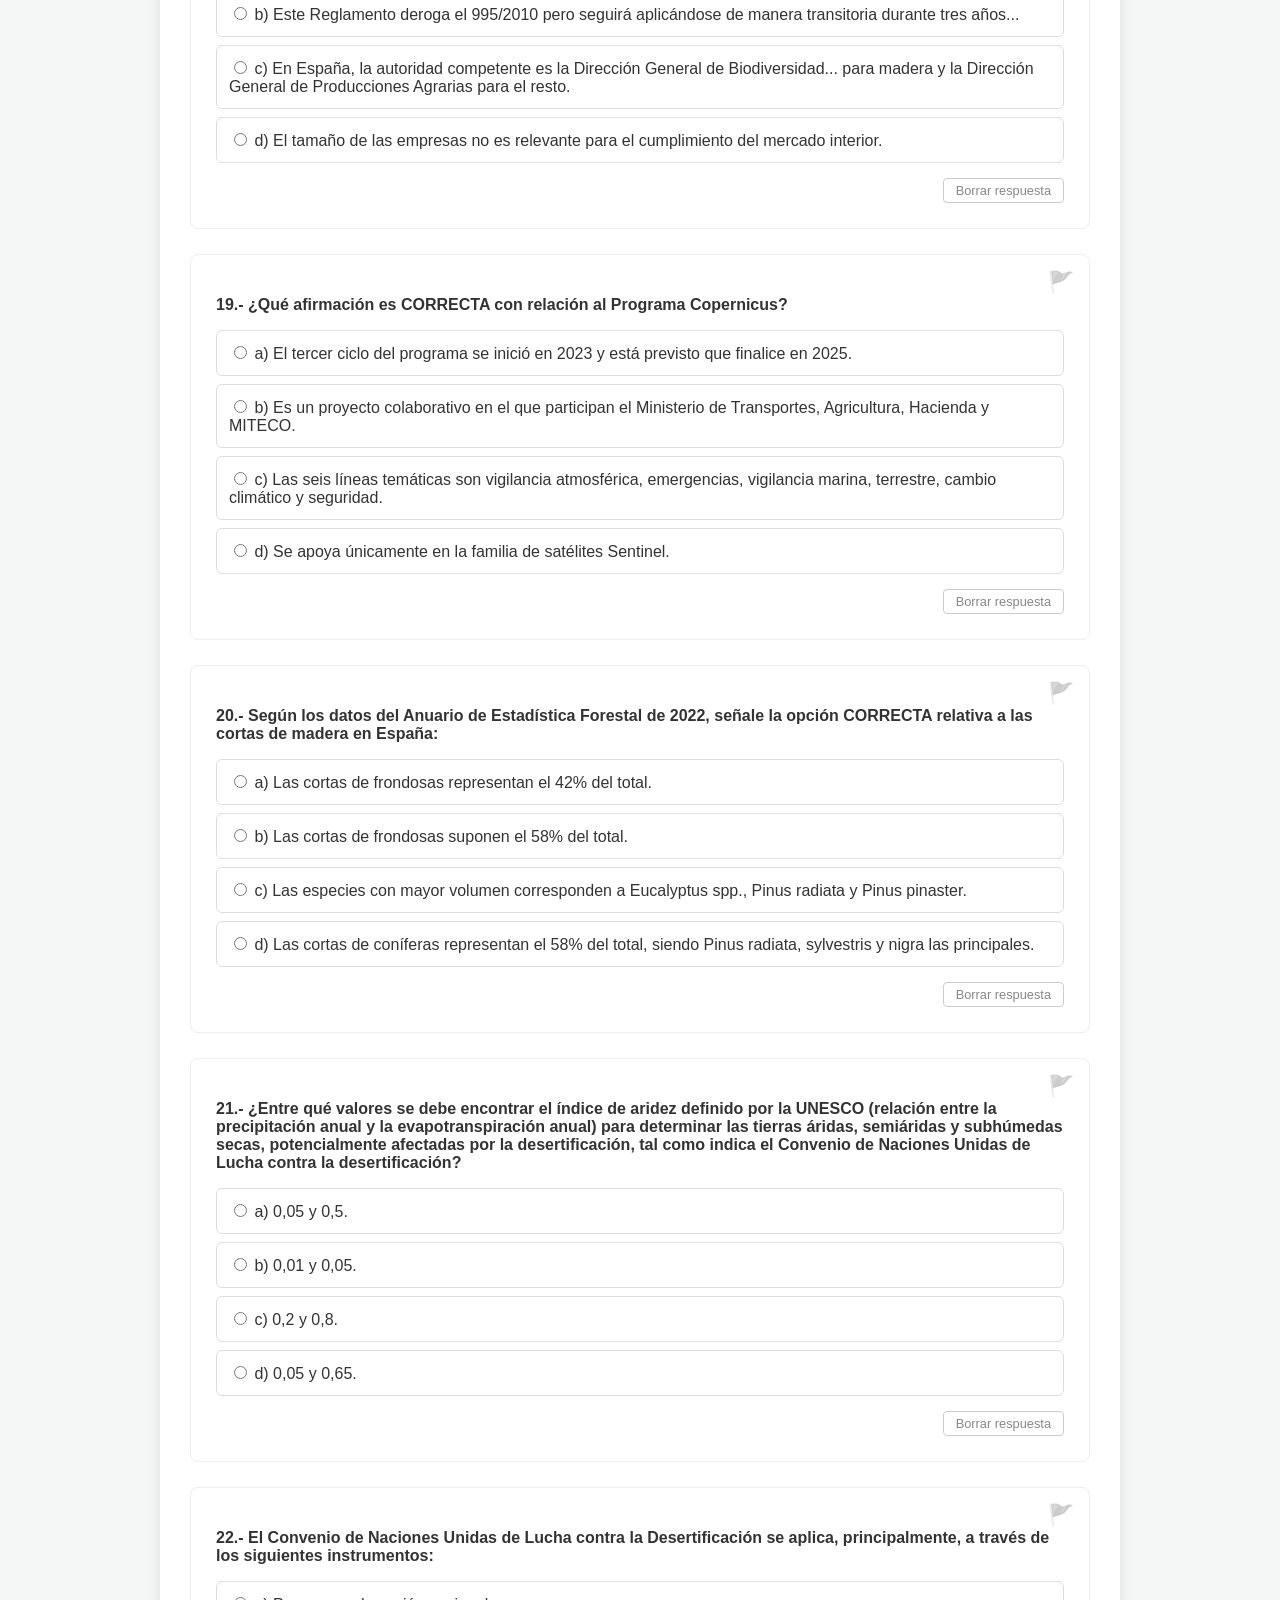
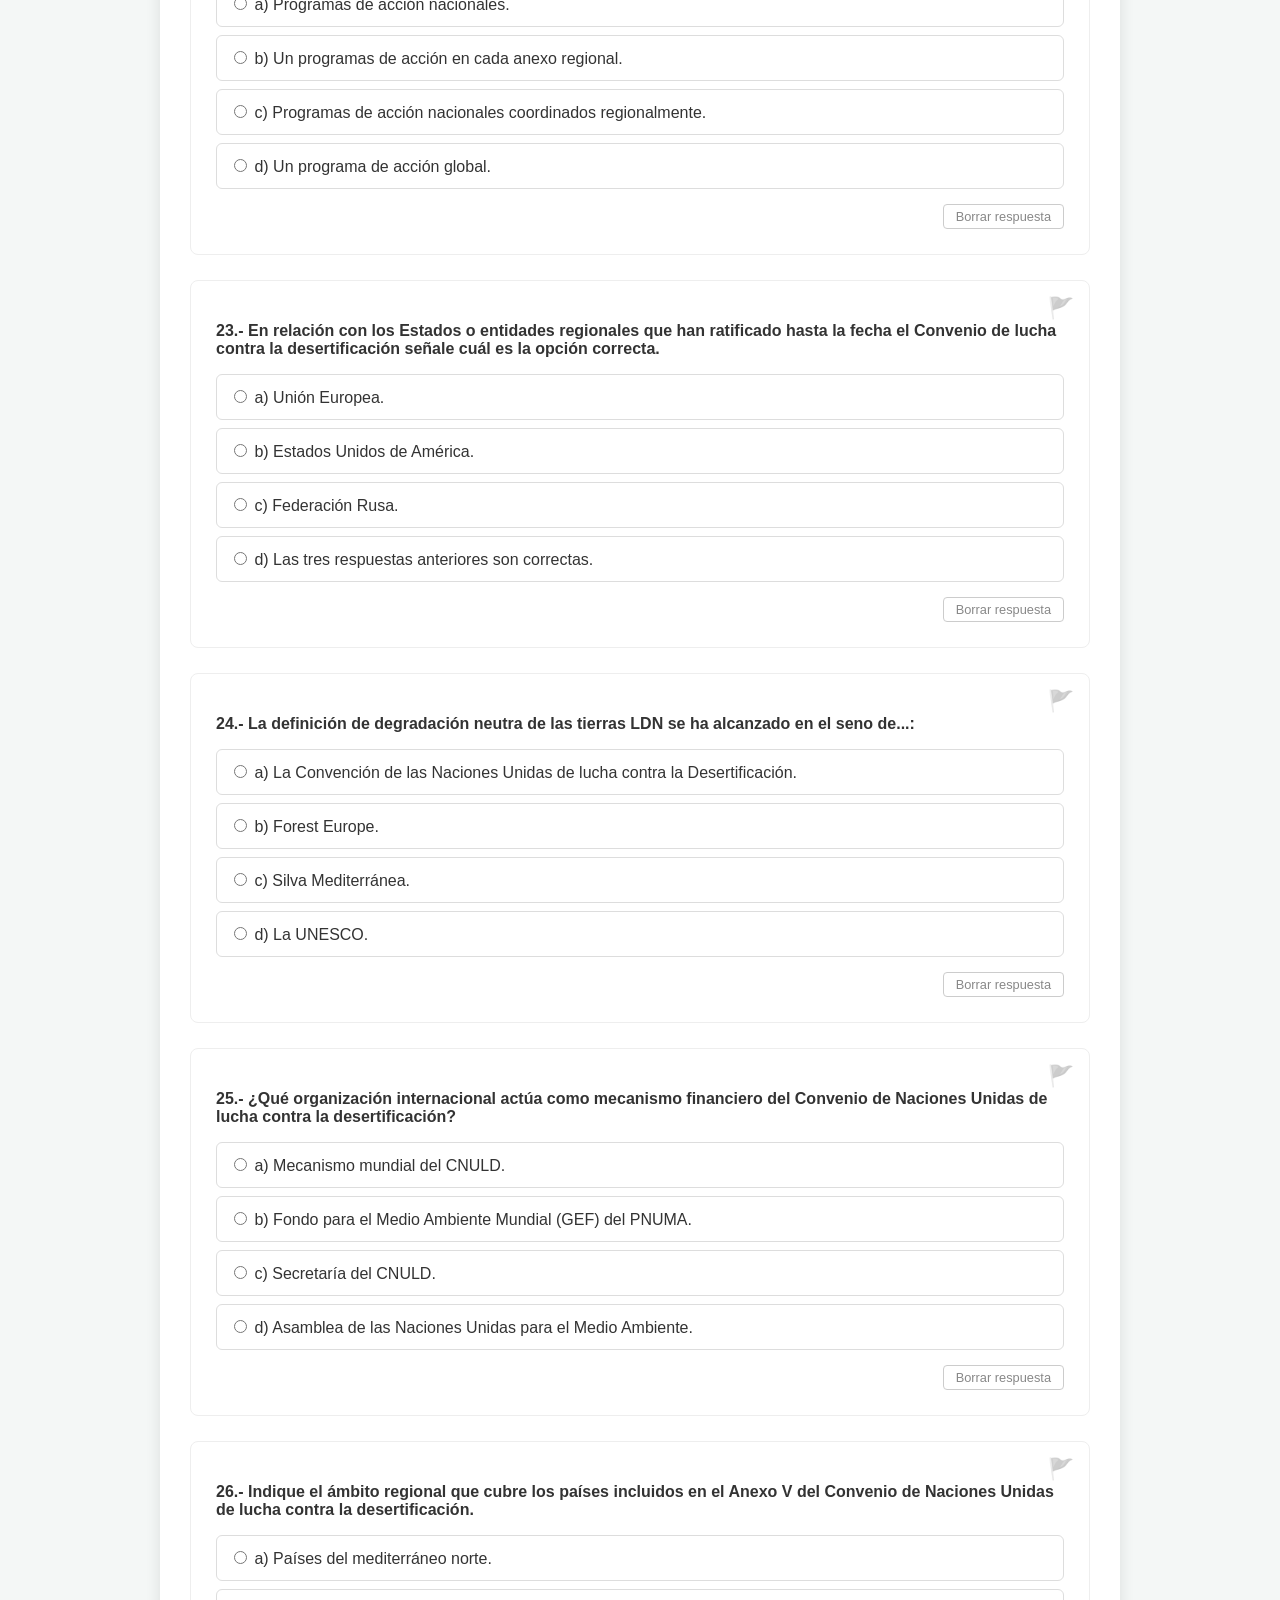
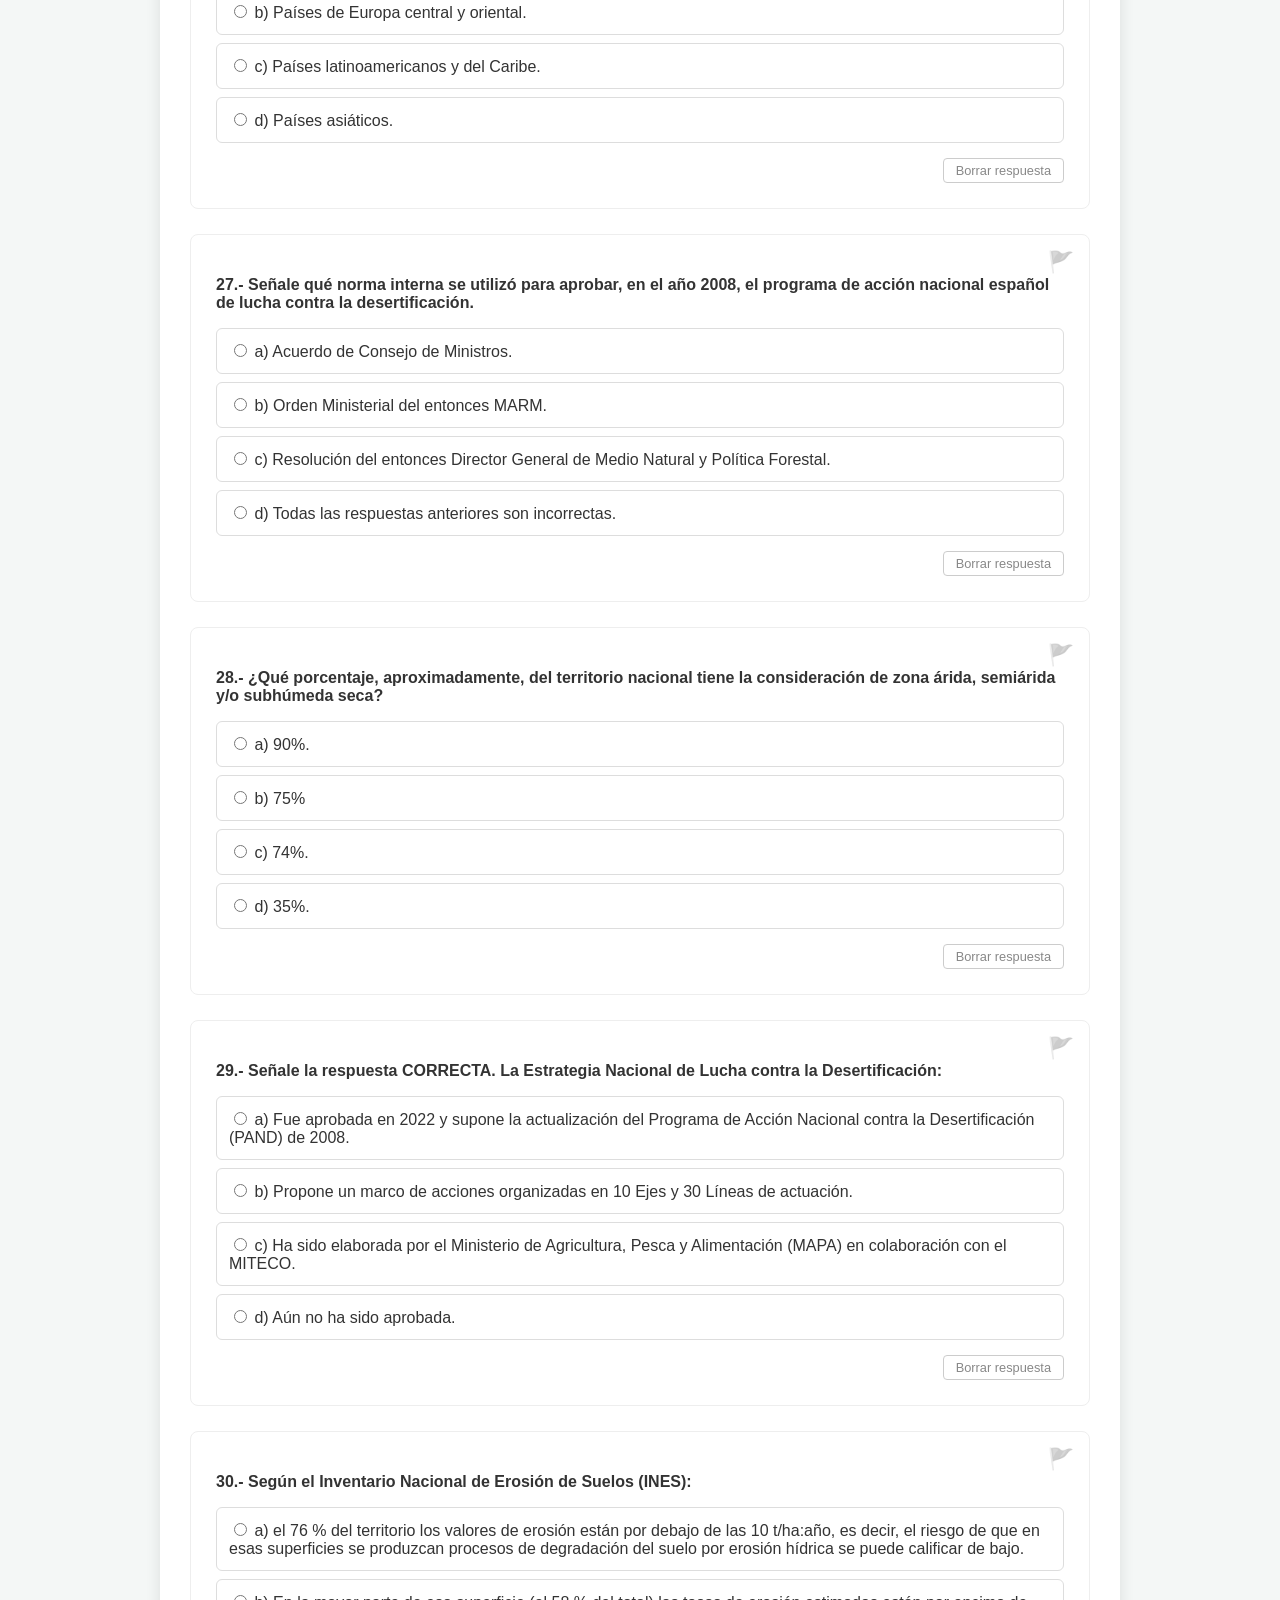
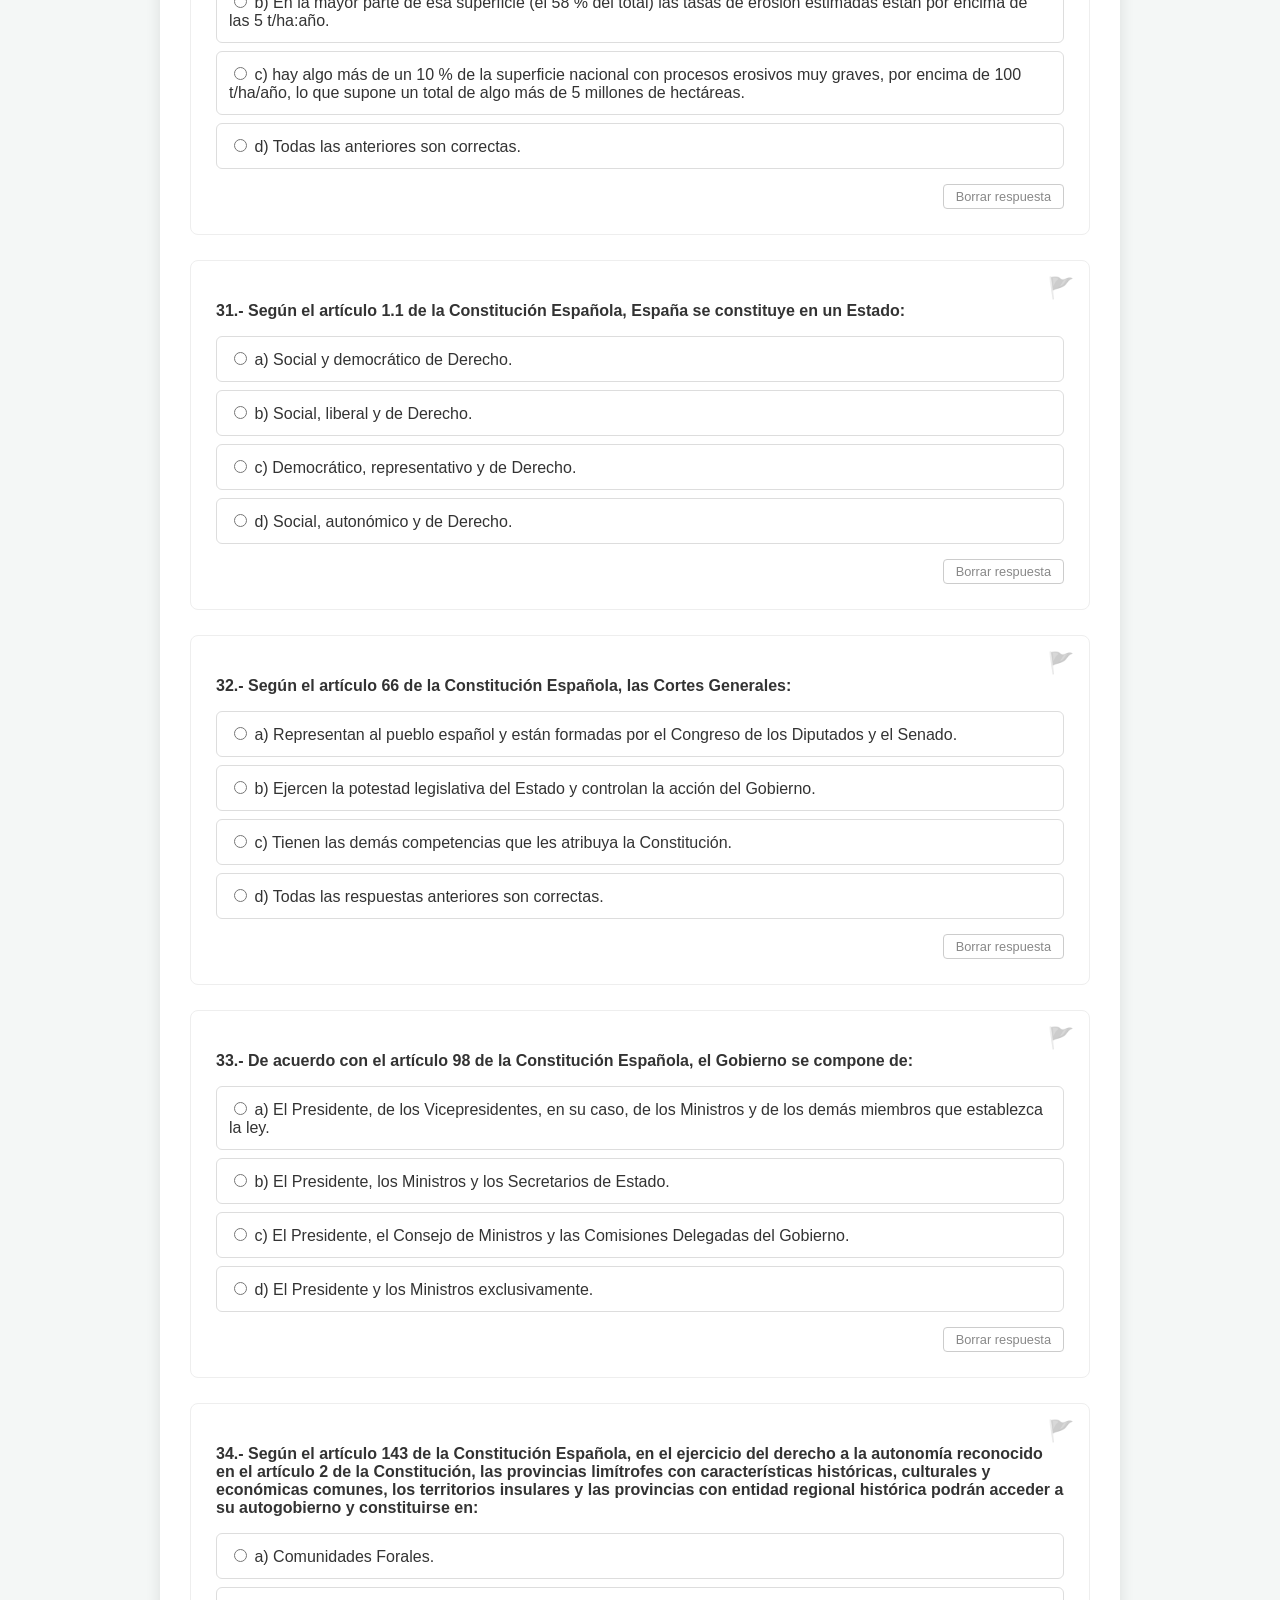
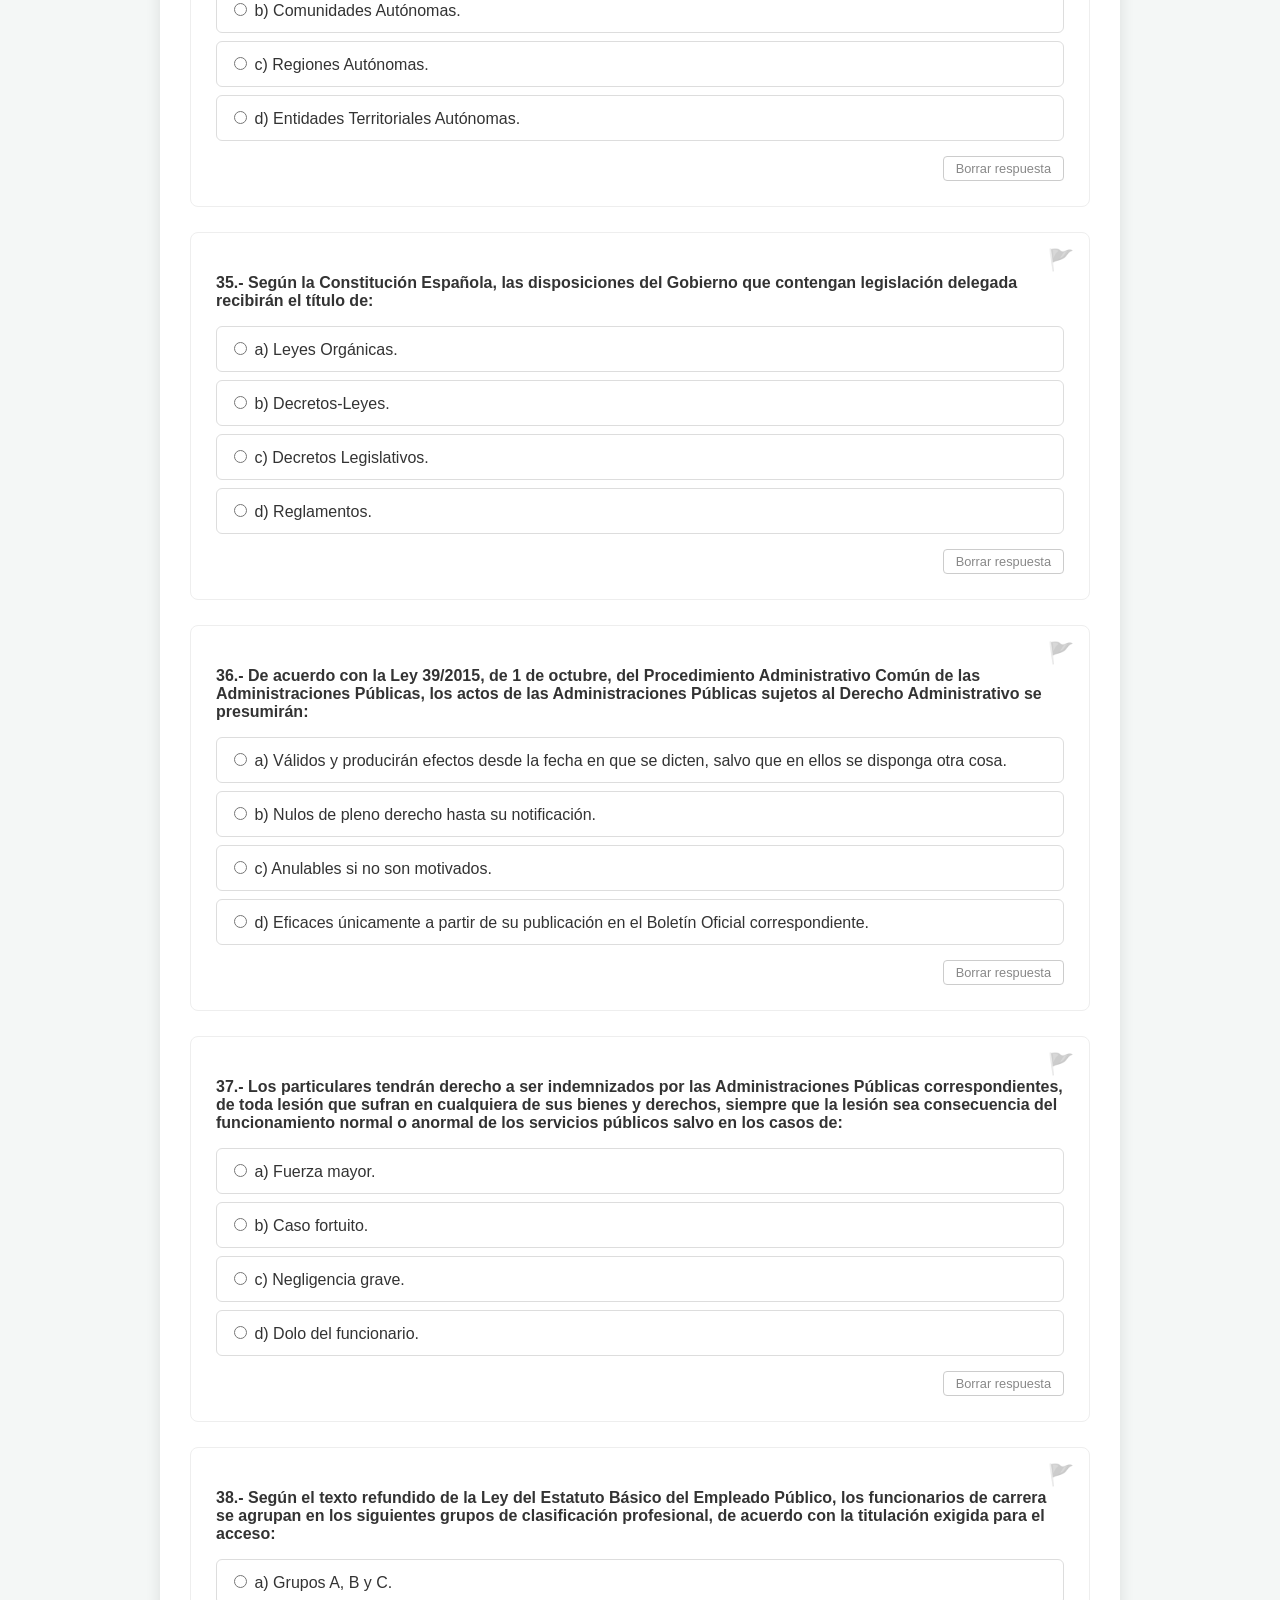
==== commit e9c3776a: "Nuevo sistema de archivos     Se ha separado las partes de js y css en archivos independientes para " ====
--- a/EXAMEN_2025.html
+++ b/EXAMEN_2025.html
@@ -1,164 +1,48 @@
 <!DOCTYPE html>
 <html lang="es">
+
 <head>
     <meta charset="UTF-8">
     <meta name="viewport" content="width=device-width, initial-scale=1.0">
-    <title>Simulador de Oposiciones Pro</title>
-    <style>
-        :root {
-            --primary: #2c3e50;
-            --accent: #3498db;
-            --success: #27ae60;
-            --error: #e74c3c;
-            --bg: #f4f7f6;
-            --text: #333;
-        }
+    <title>Simulador IT Forestales 2025</title>
+    <link rel="stylesheet" href="style.css">
+</head>
 
-        body { font-family: 'Segoe UI', sans-serif; background-color: var(--bg); color: var(--text); padding: 20px; line-height: 1.6; }
-        .container { max-width: 850px; margin: 0 auto; background: #fff; padding: 30px; border-radius: 12px; box-shadow: 0 4px 15px rgba(0,0,0,0.1); }
-        
-        header { text-align: center; border-bottom: 3px solid var(--accent); margin-bottom: 30px; padding-bottom: 15px; }
-        
-        .pregunta-card { margin-bottom: 25px; padding: 20px; border: 1px solid #eee; border-radius: 8px; transition: 0.3s; }
-        .enunciado { font-weight: bold; font-size: 1.1rem; display: block; margin-bottom: 15px; }
-        /* Si una de las preguntas tiene una imagen, este es su estilo */
-        .pregunta-imagen {
-            display: block;
-            max-width: 100%;
-            height: auto;
-            margin: 15px 0;
-            border-radius: 8px;
-            border: 1px solid #ddd;
-            box-shadow: 0 2px 8px rgba(0,0,0,0.1);
-        }
-        
-        .opciones { list-style: none; padding: 0; }
-        .opcion-item { display: flex; align-items: center; padding: 12px; margin-bottom: 8px; border: 1px solid #f0f0f0; border-radius: 6px; cursor: pointer; transition: 0.2s; }
-        .opcion-item:hover { background-color: #f8f9fa; }
-        .opcion-item input { margin-right: 15px; transform: scale(1.3); cursor: pointer; }
-
-        /* Estilos tras corregir */
-        .corregido .es-correcta { background-color: #d4edda !important; border-color: var(--success) !important; color: #155724; font-weight: bold; }
-        .corregido .seleccionada.es-incorrecta { background-color: #f8d7da !important; border-color: var(--error) !important; color: #721c24; }
-
-        #resultado-panel { display: none; margin-top: 30px; padding: 30px; background: var(--primary); color: white; border-radius: 10px; text-align: center; animation: fadeIn 0.5s; }
-        .nota-grande { font-size: 4rem; font-weight: bold; display: block; margin: 10px 0; color: #f1c40f; }
-        
-        .btn-finalizar { display: block; width: 100%; padding: 18px; background: var(--primary); color: white; border: none; border-radius: 8px; font-size: 1.3rem; font-weight: bold; cursor: pointer; transition: 0.3s; }
-        .btn-finalizar:hover { background: #1a252f; transform: translateY(-2px); }
-
-        @keyframes fadeIn { from { opacity: 0; } to { opacity: 1; } }
-    </style>
-</head>
 <body>
 
-<div class="container">
-    <header>
-        <h1>Simulacro 1</h1>
-        <p>Acierto: <strong>+1</strong> | Fallo: <strong>-0.25</strong> | Blanco: <strong>0</strong></p>
-    </header>
+    <div id="timer-sticky">Tiempo: <span id="timer">00:00:00</span></div>
 
-    <div id="quiz-container">
+    <div class="container">
+        <header>
+            <h1>Simulador Examen IT Forestales 2025</h1>
+            <p>Modelo A - Cuerpo de Ingenieros Técnicos Forestales</p>
+            <div class="info-alert">
+                Nota: La pregunta 5 ha sido anulada. El sistema usará automáticamente la pregunta 101 (Reserva) para el
+                cálculo.
+            </div>
+        </header>
+
+        <div id="quiz-container">
         </div>
 
-    <button class="btn-finalizar" id="btn-submit" onclick="corregirExamen()">Finalizar y Ver Calificación</button>
+        <div id="resultado-panel" class="hidden">
+            <h3>Resultado del examen</h3>
+            <div class="score-box">
+                <span class="label">Nota Final:</span>
+                <span id="nota-display" class="value">0.00</span>
+                <span class="total">/ 100</span>
+            </div>
+            <p id="desglose-display"></p>
+            <button onclick="window.location.reload()" class="btn-reload">Reiniciar Test</button>
+        </div>
 
-    <div id="resultado-panel">
-        <h2>Tu Calificación Final</h2>
-        <span class="nota-grande" id="nota-display">0.00</span>
-        <p id="desglose-display" style="font-size: 1.2rem;"></p>
-        <button onclick="location.reload()" style="background: white; color: var(--primary); border: none; padding: 10px 20px; border-radius: 5px; cursor: pointer; font-weight: bold; margin-top: 15px;">
-            Reiniciar Simulacro
-        </button>
+        <div class="footer-actions">
+            <button id="btn-submit" onclick="corregirExamen()">Finalizar y Corregir</button>
+        </div>
     </div>
-</div>
 
-<script src="EXAMEN_2025.js"></script>
+    <script src="EXAMEN_2025.js"></script>
+    <script src="script.js"></script>
+</body>
 
-<script>
-    // Inyectar preguntas al cargar la página
-    function cargarPreguntas() {
-        const container = document.getElementById('quiz-container');
-        bancoDePreguntas.forEach((p, index) => {
-            const card = document.createElement('div');
-            card.className = 'pregunta-card';
-            card.id = `pregunta-${p.id}`;
-            
-            // --- NUEVA LÓGICA DE IMAGEN ---
-            let imagenHTML = '';
-            if (p.imagen) {
-                // Asegúrate de que los archivos .png estén en la misma carpeta que el HTML
-                imagenHTML = `<img src="${p.imagen}" class="pregunta-imagen" alt="Imagen pregunta ${p.id}">`;
-            }
-            // ------------------------------
-
-            let opcionesHTML = '';
-            for (const letra in p.opciones) {
-                opcionesHTML += `
-                    <label class="opcion-item">
-                        <input type="radio" name="p${p.id}" value="${letra}">
-                        <span>${letra.toUpperCase()}. ${p.opciones[letra]}</span>
-                    </label>
-                `;
-            }
-
-            card.innerHTML = `
-                <span class="enunciado">${index + 1}. ${p.enunciado}</span>
-                ${imagenHTML} 
-                <div class="opciones">${opcionesHTML}</div>
-            `;
-            container.appendChild(card);
-        });
-    }
-
-    function corregirExamen() {
-        let aciertos = 0;
-        let fallos = 0;
-        let blancos = 0;
-
-        bancoDePreguntas.forEach(p => {
-            const card = document.getElementById(`pregunta-${p.id}`);
-            const seleccionada = card.querySelector(`input[name="p${p.id}"]:checked`);
-            const labels = card.querySelectorAll('.opcion-item');
-
-            // Marcar correcta y error visualmente
-            labels.forEach(label => {
-                const radio = label.querySelector('input');
-                if (radio.value === p.correcta) {
-                    label.classList.add('es-correcta');
-                }
-                if (seleccionada && radio.checked && radio.value !== p.correcta) {
-                    label.classList.add('seleccionada', 'es-incorrecta');
-                }
-            });
-
-            if (!seleccionada) {
-                blancos++;
-            } else if (seleccionada.value === p.correcta) {
-                aciertos++;
-            } else {
-                fallos++;
-            }
-        });
-
-        // Cálculo de nota
-        const nota = Math.max(0, (aciertos * 1) - (fallos * 0.25));
-        
-        // Mostrar resultados
-        document.getElementById('btn-submit').style.display = 'none';
-        document.getElementById('quiz-container').classList.add('corregido');
-        const panel = document.getElementById('resultado-panel');
-        panel.style.display = 'block';
-        document.getElementById('nota-display').textContent = nota.toFixed(2);
-        document.getElementById('desglose-display').innerHTML = 
-            `Aciertos: <strong>${aciertos}</strong> | Fallos: <strong>${fallos}</strong> | Blancos: <strong>${blancos}</strong>`;
-        
-        panel.scrollIntoView({ behavior: 'smooth' });
-    }
-
-    // Ejecutar carga al abrir
-    window.onload = cargarPreguntas;
-</script>
-
-</body>
 </html>
--- a/style.css
+++ b/style.css
@@ -0,0 +1,140 @@
+:root {
+    --primary: #2c3e50;
+    --accent: #3498db;
+    --success: #27ae60;
+    --error: #e74c3c;
+    --warning: #f1c40f;
+    --bg: #f4f7f6;
+    --text: #333;
+}
+
+body {
+    font-family: 'Segoe UI', Tahoma, Geneva, Verdana, sans-serif;
+    background-color: var(--bg);
+    color: var(--text);
+    padding: 20px;
+}
+
+.container {
+    max-width: 900px;
+    margin: 0 auto;
+    background: #fff;
+    padding: 30px;
+    border-radius: 12px;
+    box-shadow: 0 4px 15px rgba(0,0,0,0.1);
+}
+
+/* Cronómetro flotante */
+#timer-sticky {
+    position: fixed;
+    top: 20px;
+    right: 20px;
+    background: var(--primary);
+    color: white;
+    padding: 10px 20px;
+    border-radius: 30px;
+    font-weight: bold;
+    z-index: 1000;
+    box-shadow: 0 4px 10px rgba(0,0,0,0.3);
+}
+
+.info-alert {
+    background: #e1f5fe;
+    padding: 10px;
+    border-radius: 5px;
+    font-size: 0.9rem;
+    margin-top: 10px;
+    border-left: 4px solid var(--accent);
+}
+
+.pregunta-card {
+    margin-bottom: 25px;
+    padding: 25px;
+    border: 1px solid #eee;
+    border-radius: 8px;
+    position: relative;
+    transition: all 0.3s ease;
+}
+
+/* Estado marcado para repaso */
+.pregunta-card.marked {
+    border-left: 6px solid var(--warning);
+    background-color: #fffdf2;
+}
+
+.flag-btn {
+    position: absolute;
+    top: 15px;
+    right: 15px;
+    cursor: pointer;
+    font-size: 1.3rem;
+    filter: grayscale(1);
+    opacity: 0.3;
+}
+
+.flag-btn.active {
+    filter: grayscale(0);
+    opacity: 1;
+}
+
+.opcion-label {
+    display: block;
+    padding: 12px;
+    margin: 8px 0;
+    border: 1px solid #ddd;
+    border-radius: 6px;
+    cursor: pointer;
+}
+
+.opcion-label:hover { background: #f9f9f9; }
+
+/* Botones de acción por pregunta */
+.actions-row {
+    margin-top: 15px;
+    display: flex;
+    justify-content: flex-end;
+}
+
+.btn-clear {
+    background: none;
+    border: 1px solid #ccc;
+    color: #888;
+    padding: 4px 12px;
+    border-radius: 4px;
+    cursor: pointer;
+    font-size: 0.8rem;
+}
+
+.btn-clear:hover {
+    border-color: var(--error);
+    color: var(--error);
+}
+
+/* Estilos de corrección */
+.es-correcta { background-color: #d4edda !important; border-color: #28a745 !important; }
+.es-incorrecta { background-color: #f8d7da !important; border-color: #dc3545 !important; }
+
+.hidden { display: none; }
+
+.footer-actions { text-align: center; margin-top: 40px; }
+
+#btn-submit {
+    background: var(--success);
+    color: white;
+    padding: 15px 50px;
+    font-size: 1.2rem;
+    border: none;
+    border-radius: 8px;
+    cursor: pointer;
+}
+
+.reserva-header {
+    background: #34495e;
+    color: white;
+    padding: 15px;
+    margin: 50px 0 20px;
+    border-radius: 5px;
+    text-align: center;
+    text-transform: uppercase;
+    letter-spacing: 2px;
+}
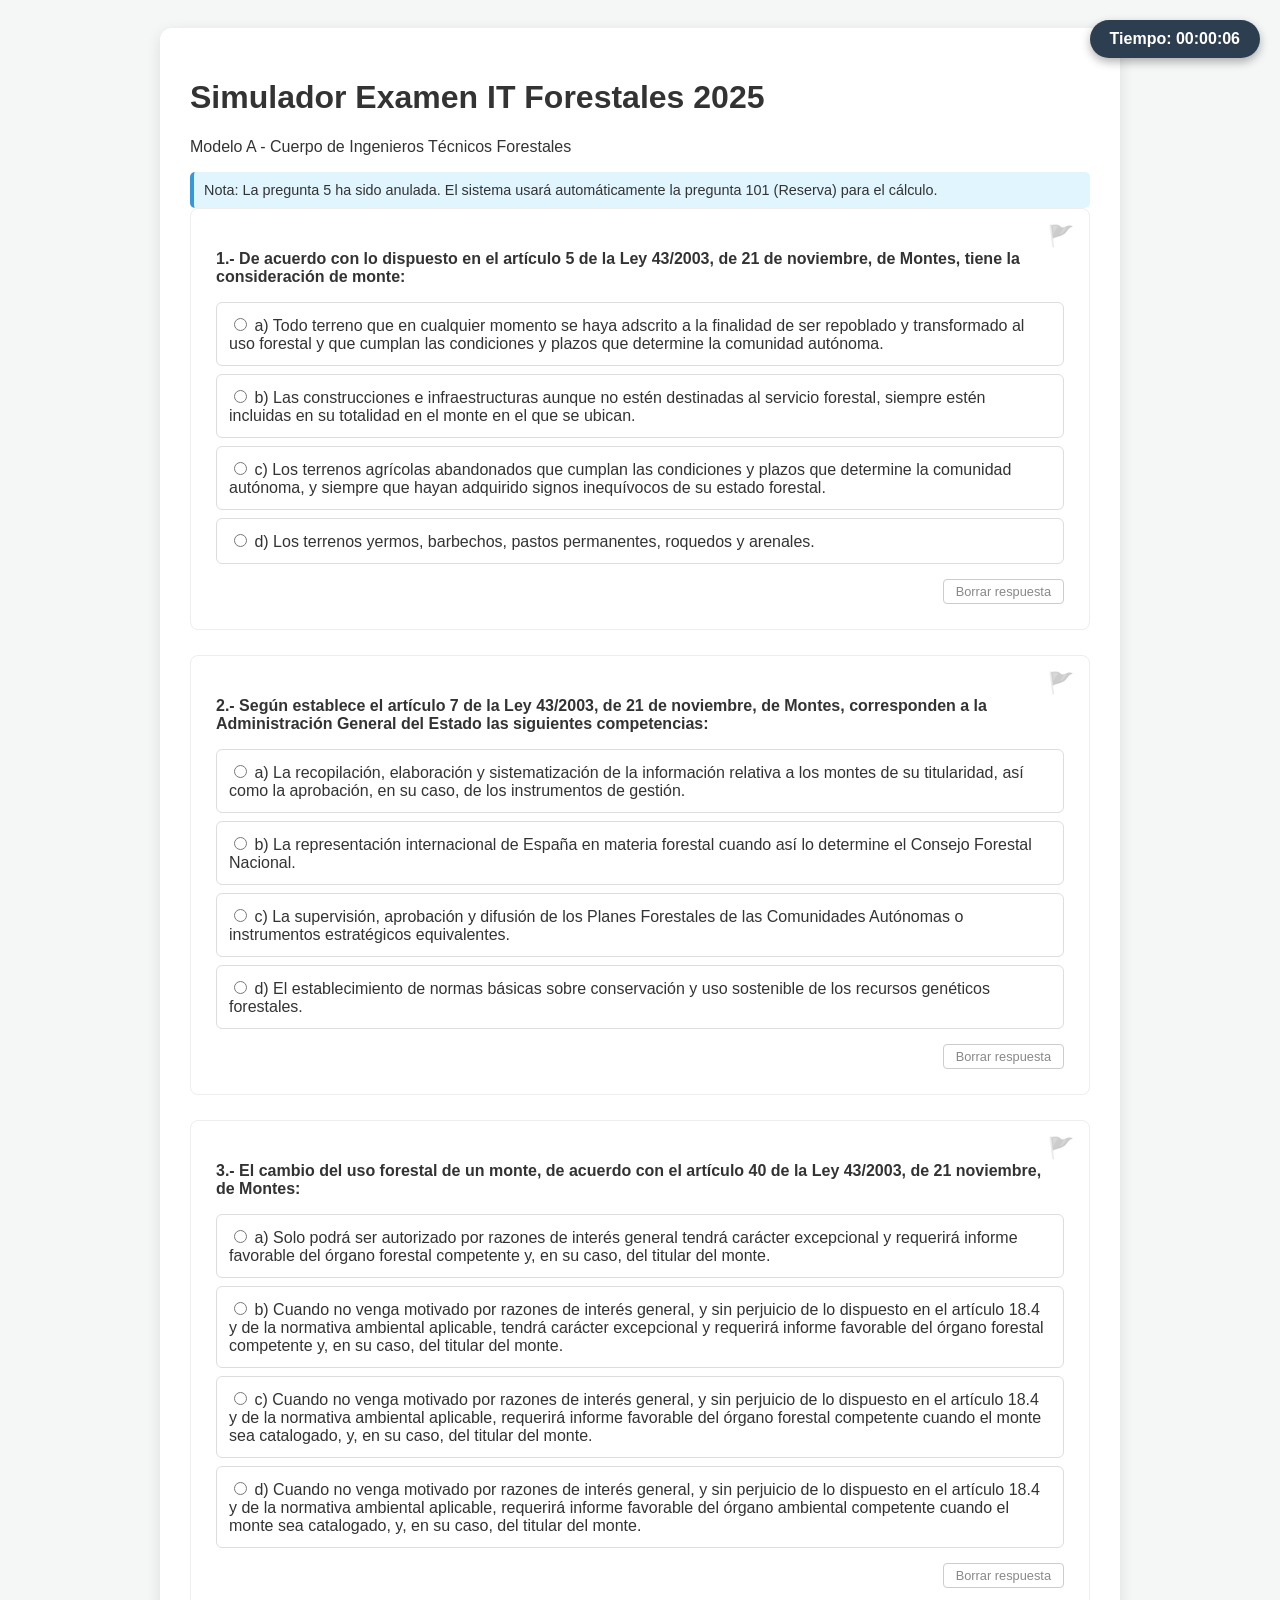
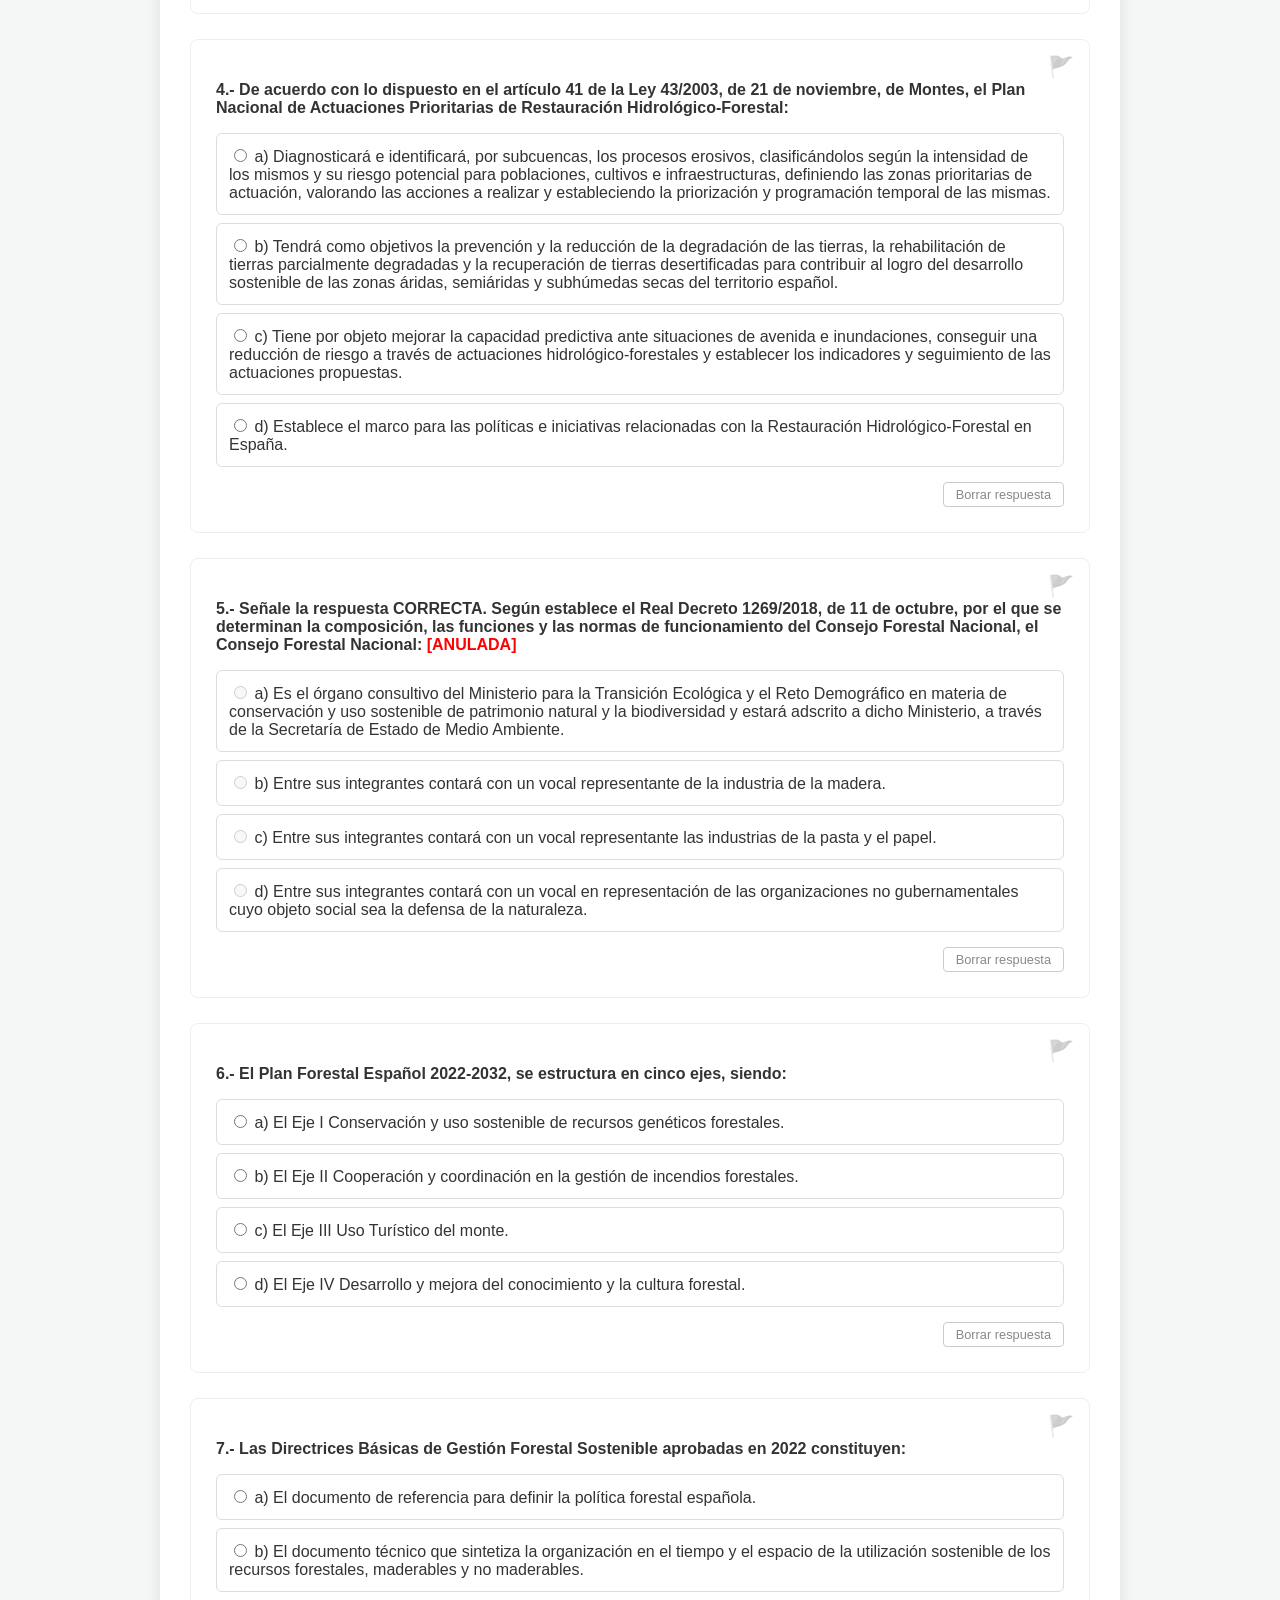
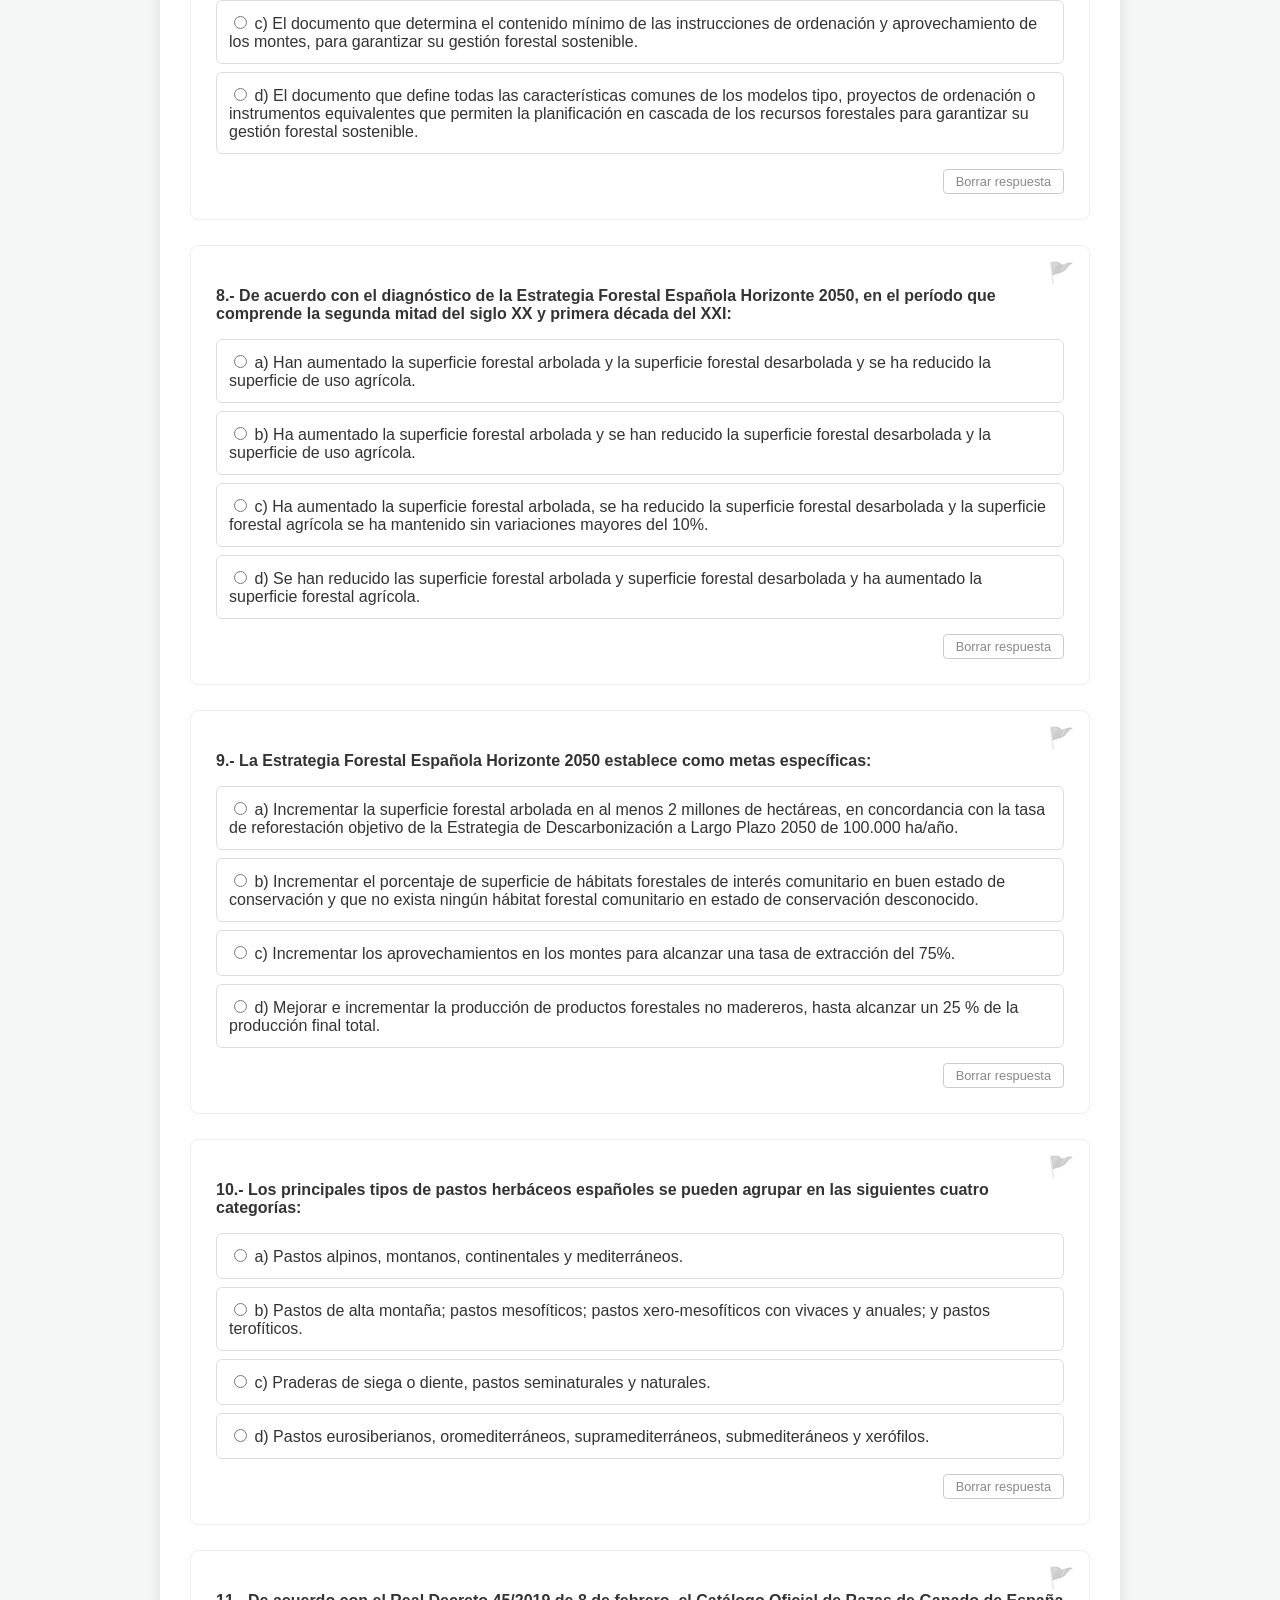
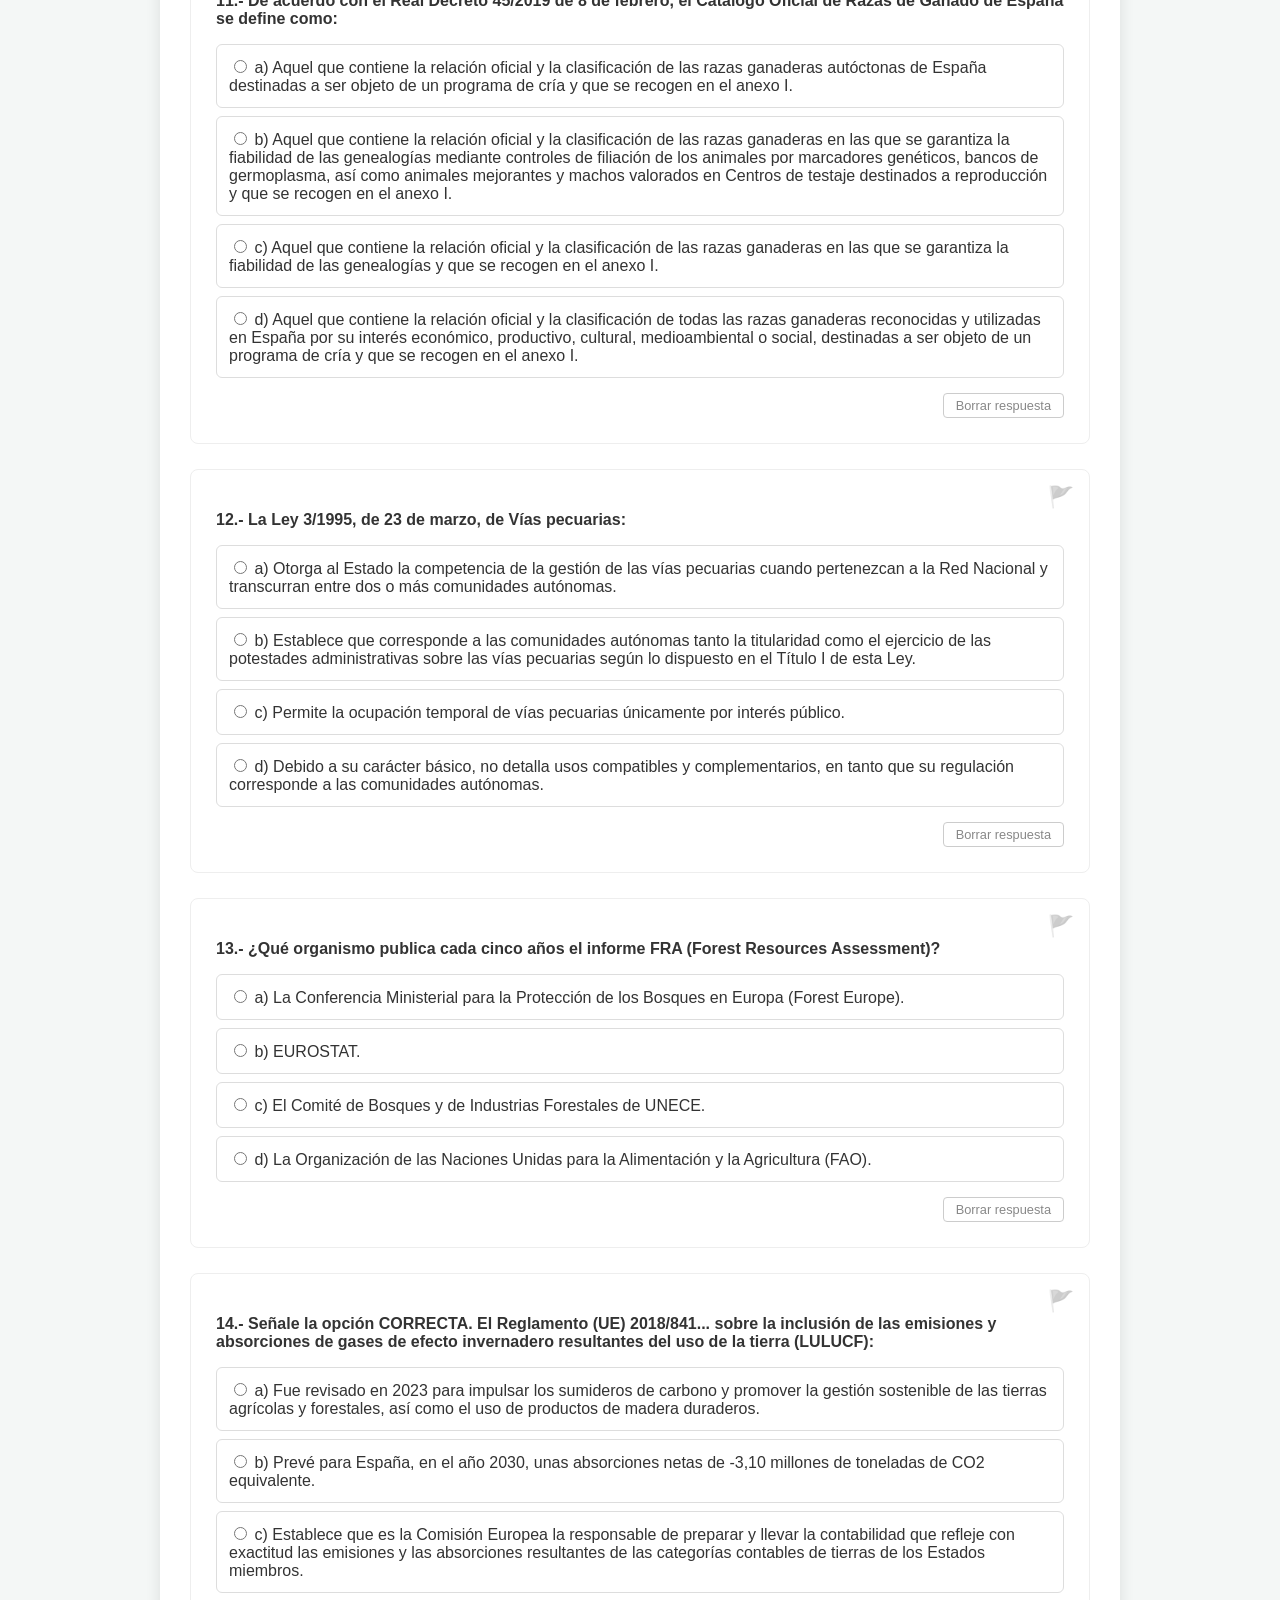
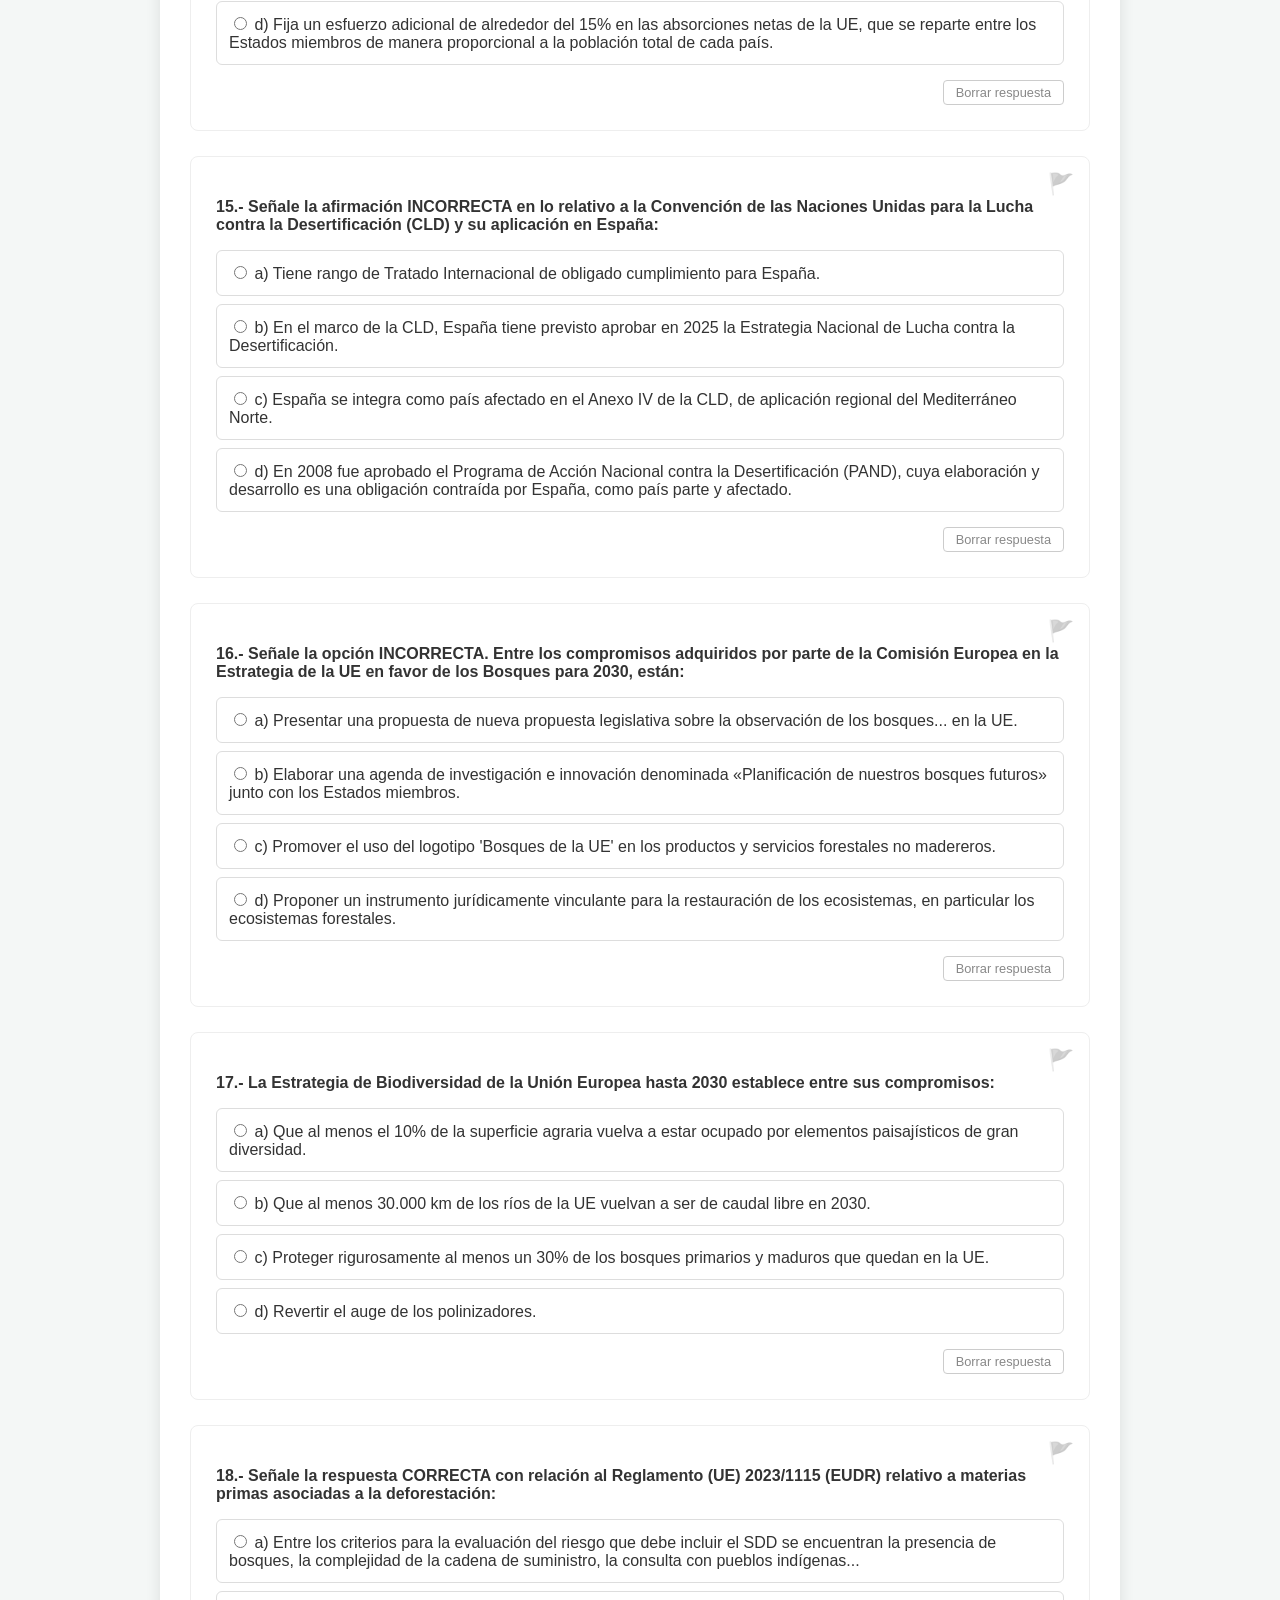
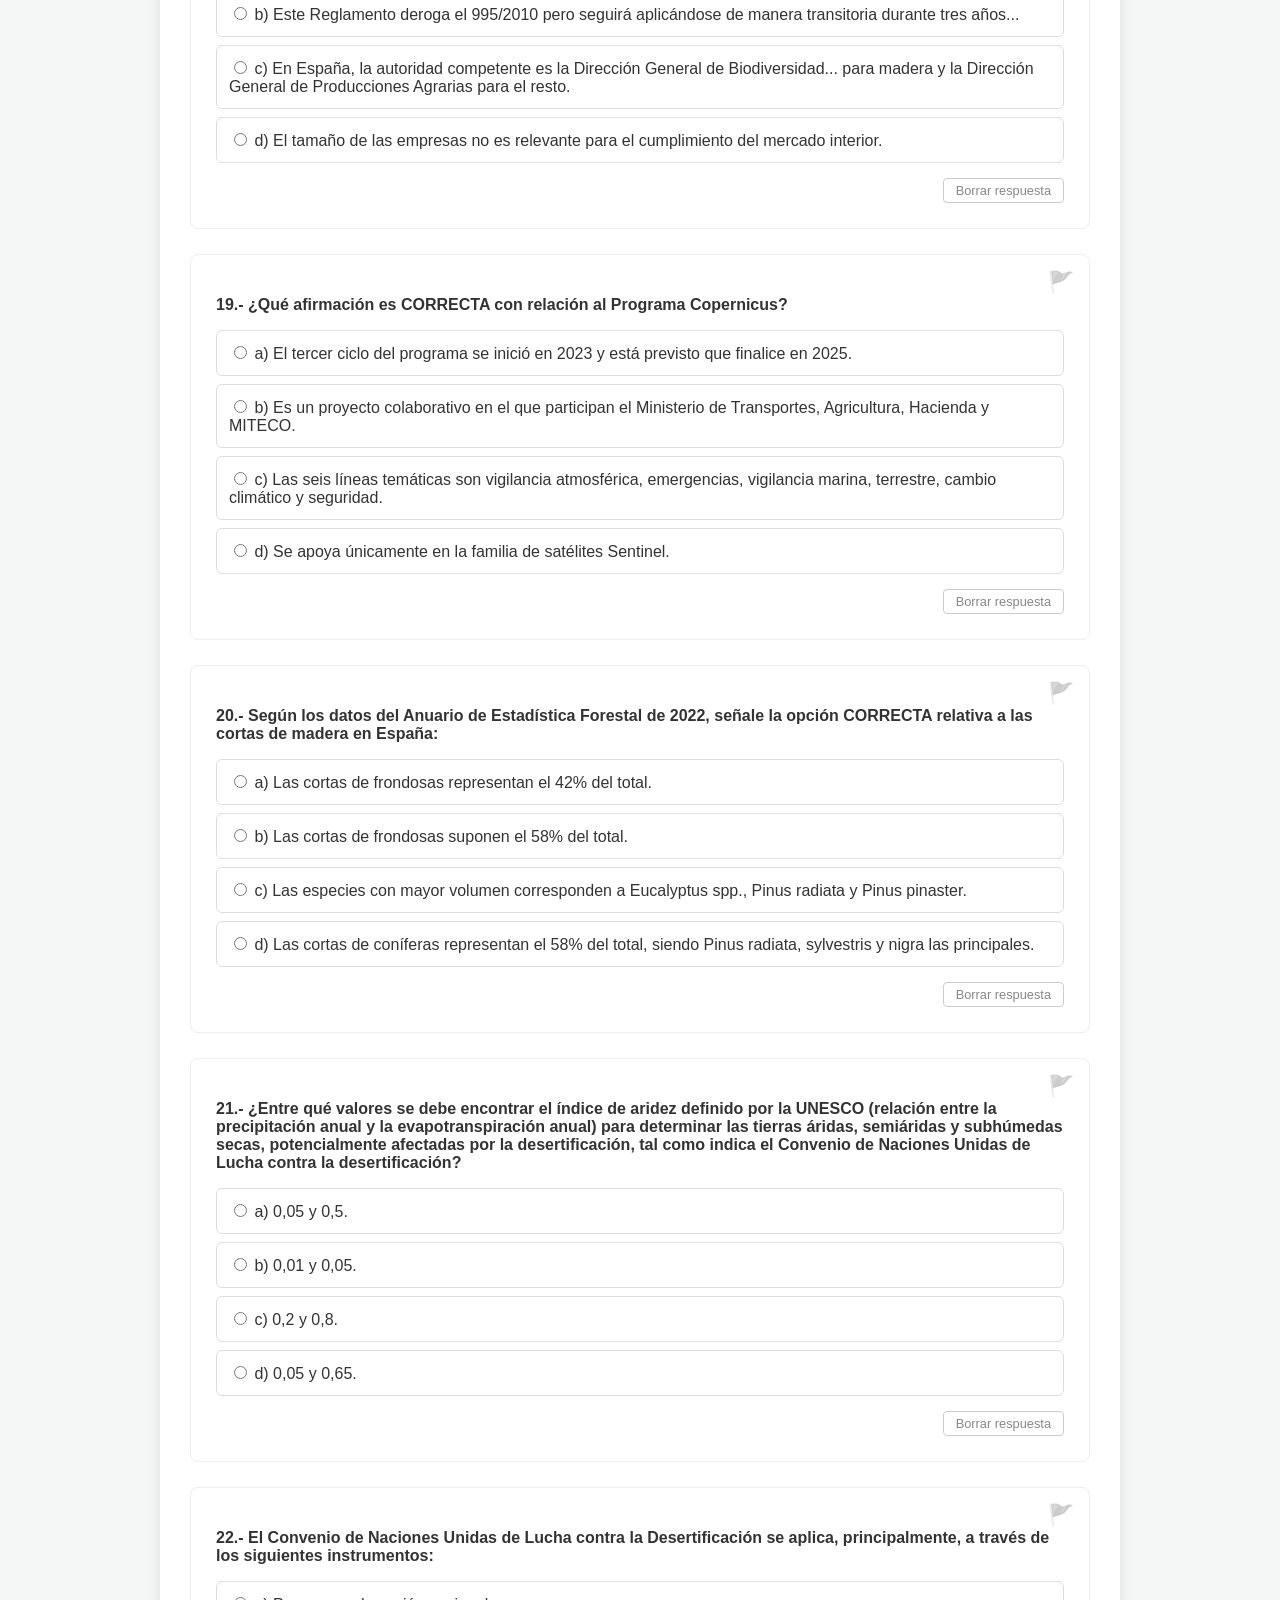
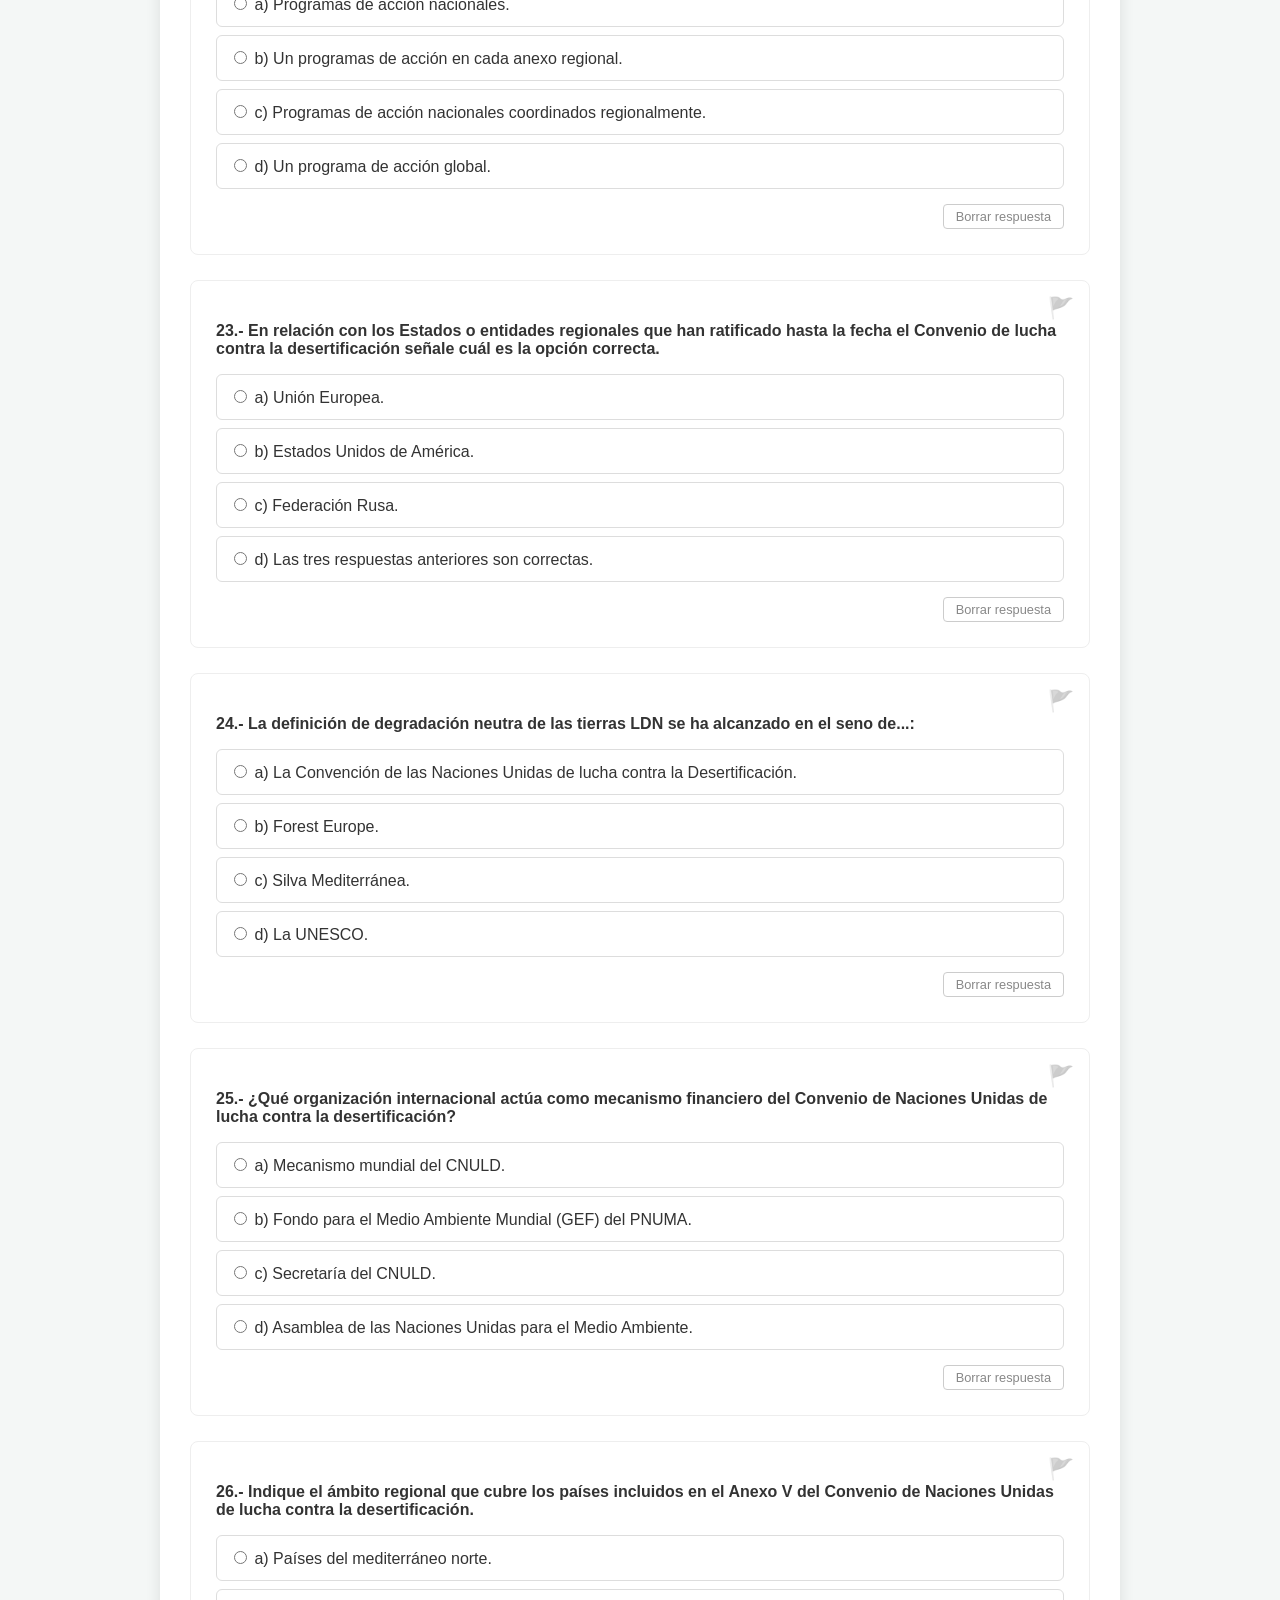
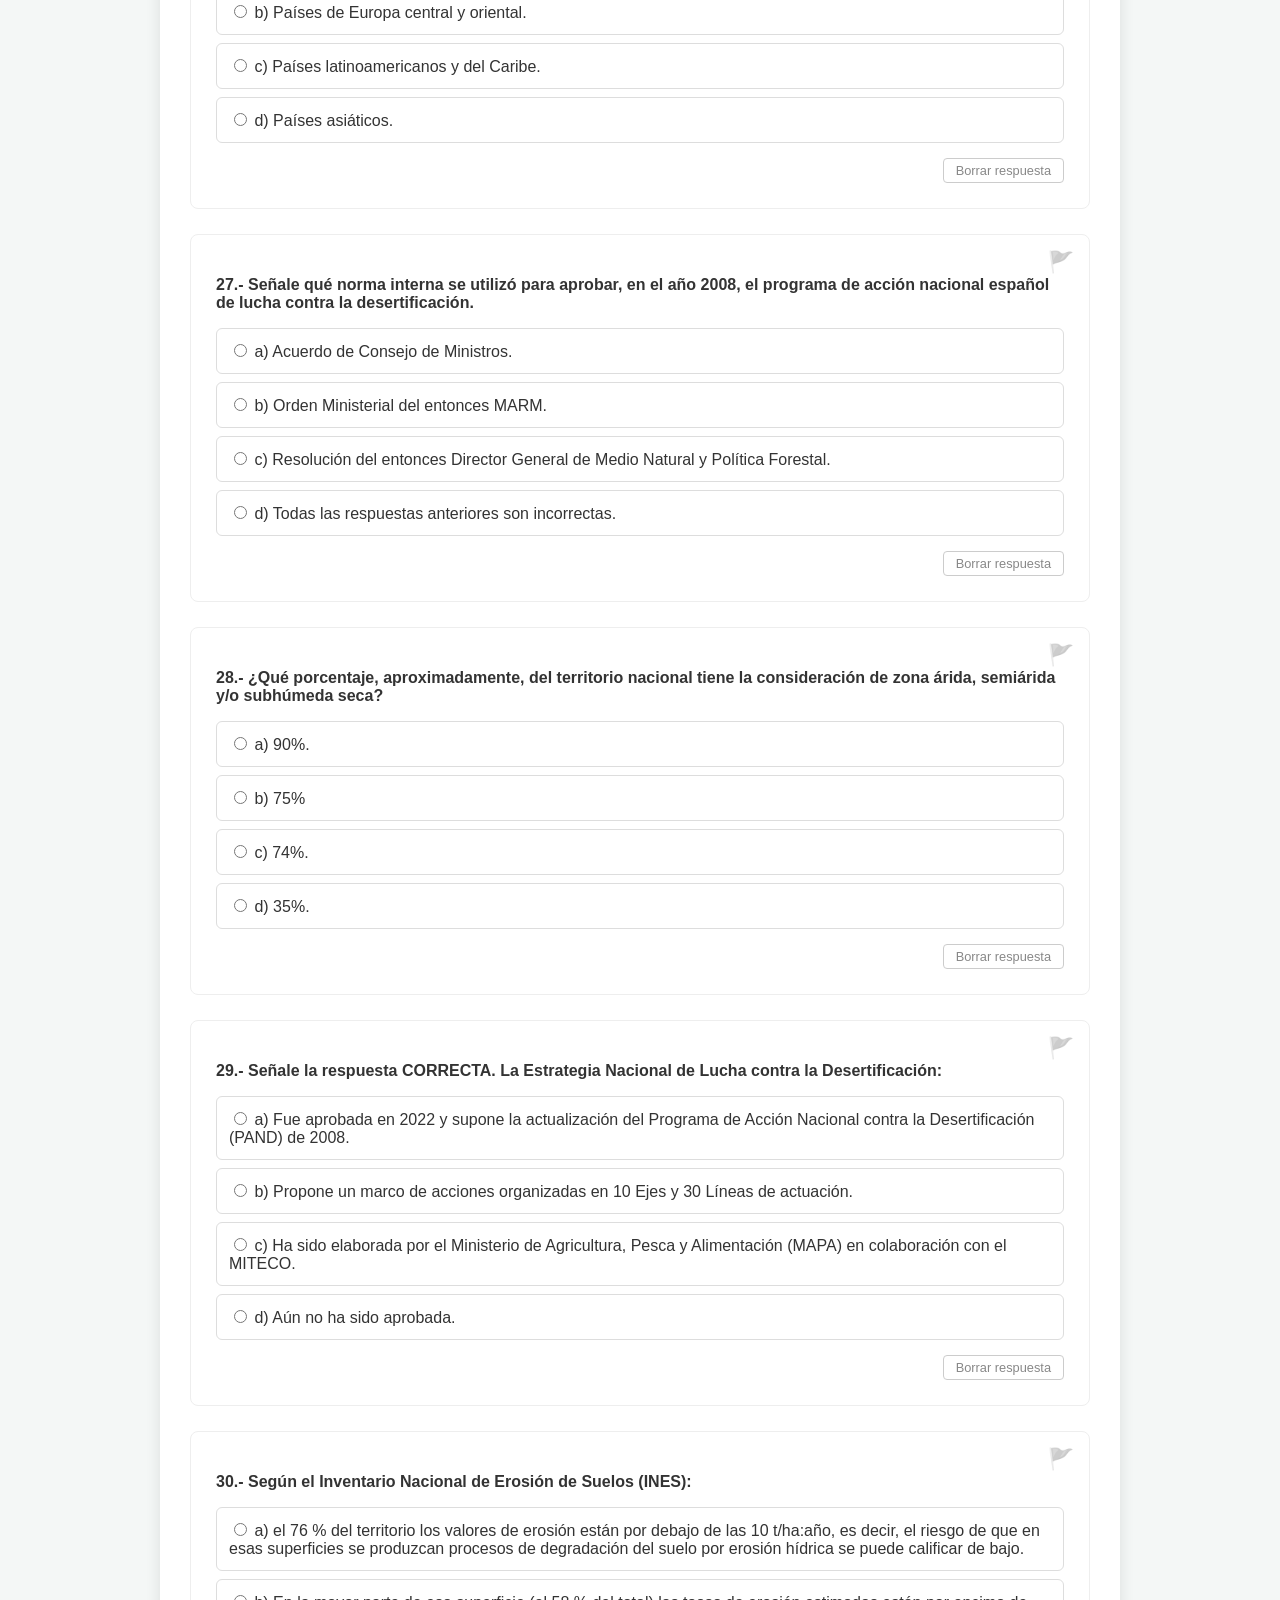
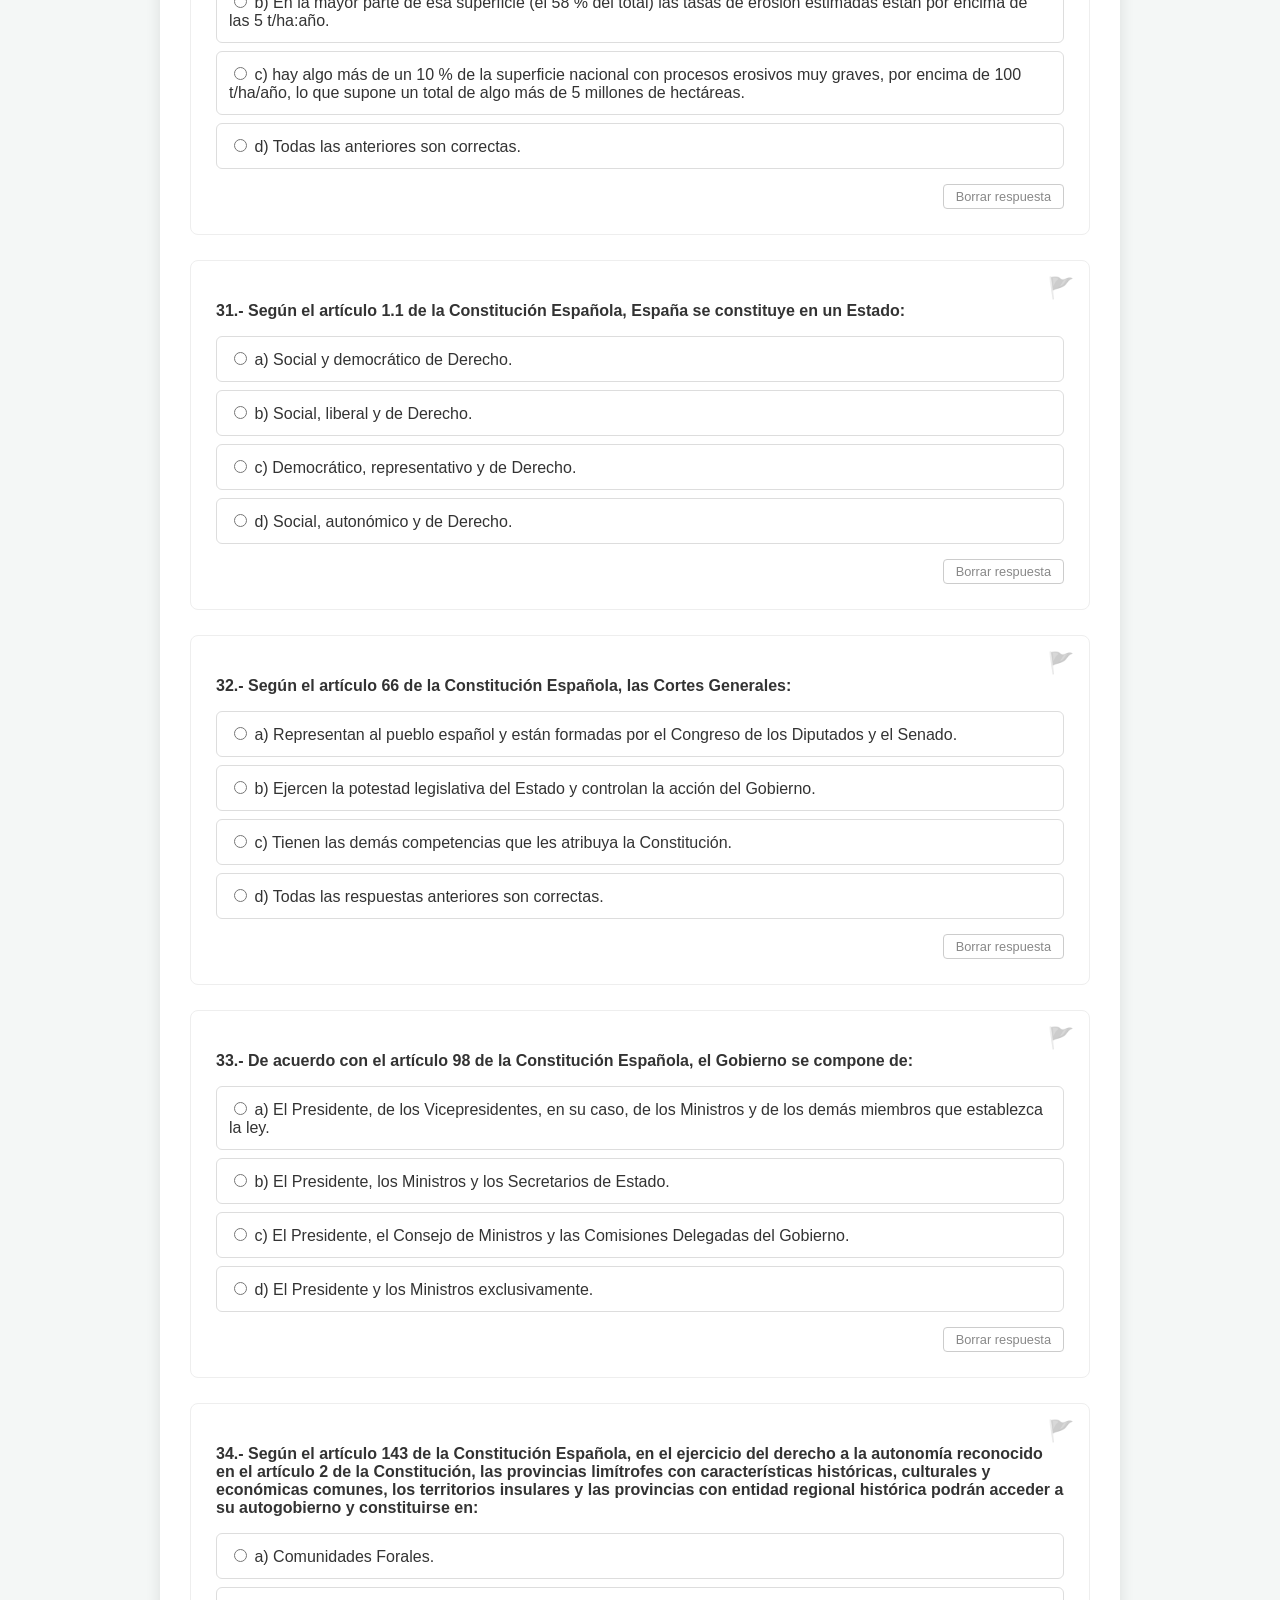
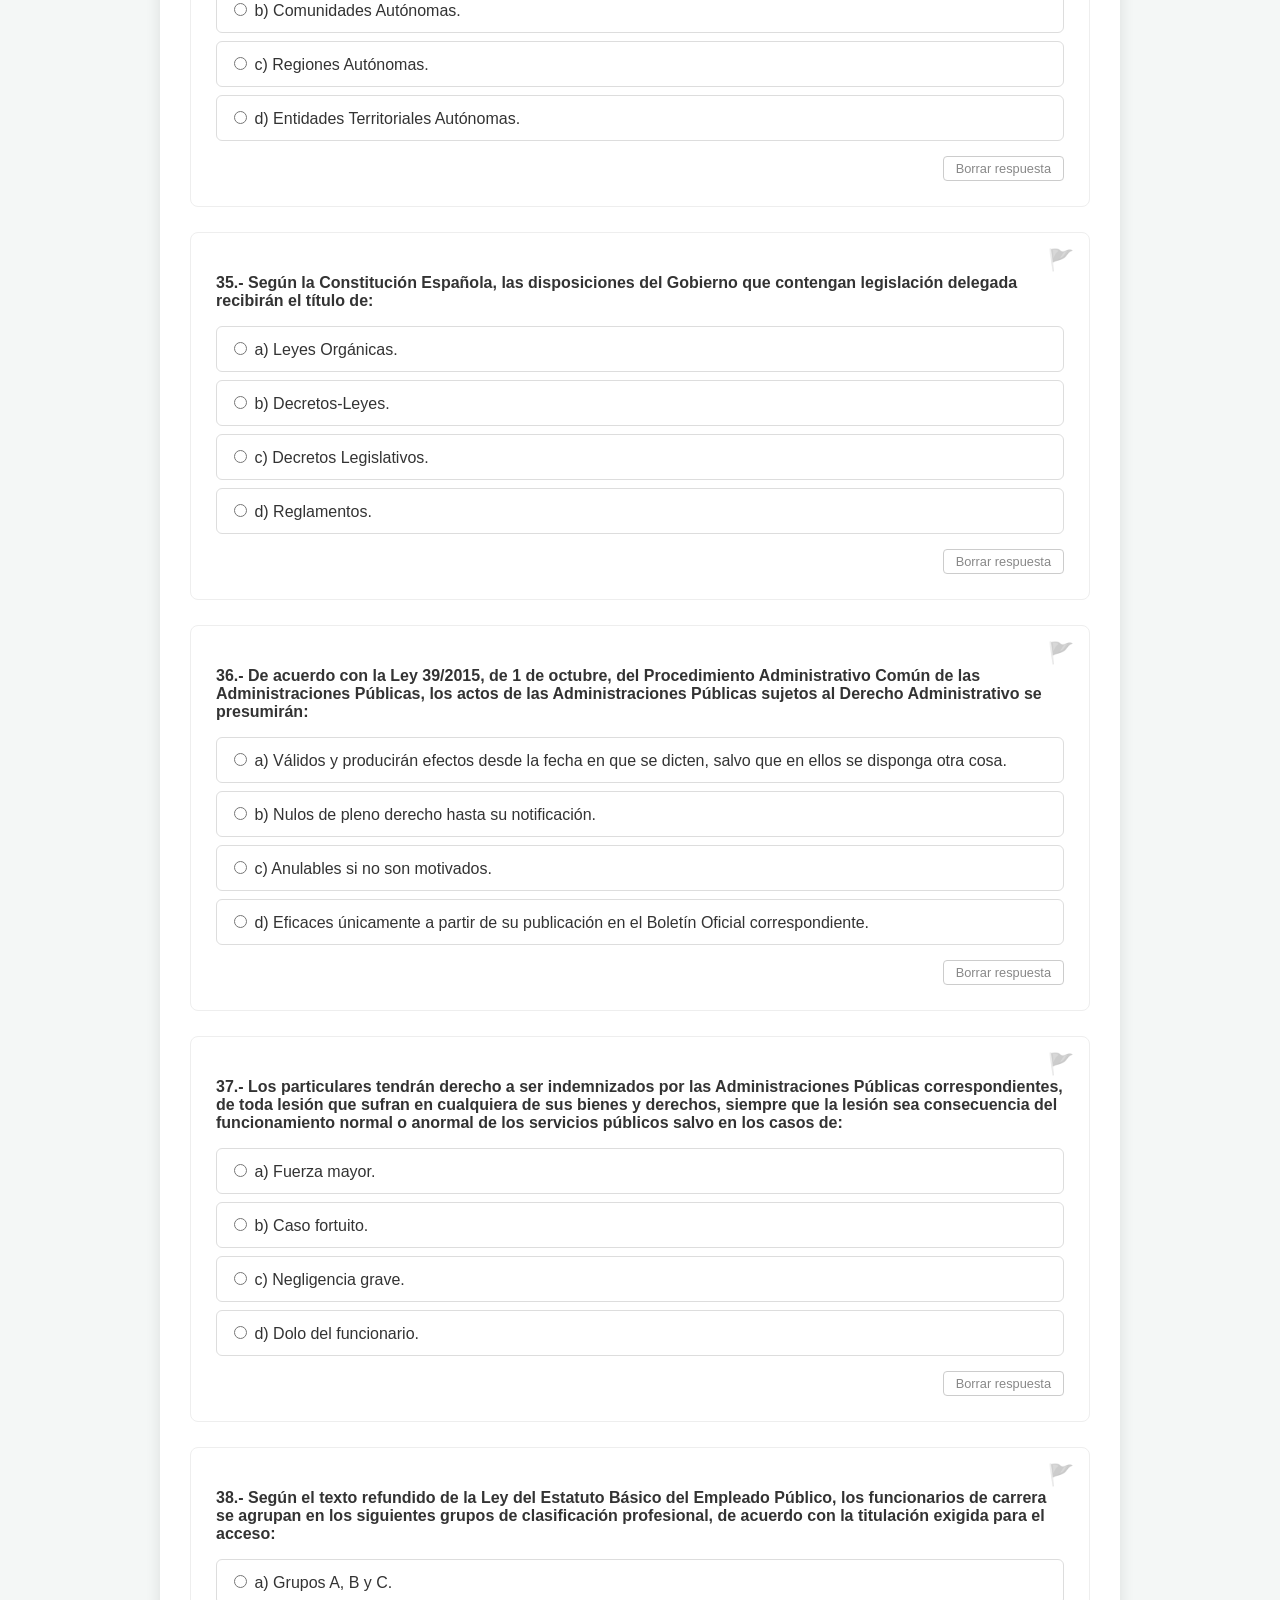
==== commit 99ae5b12: "He metido css y js en carpetas     Así que he cambiado las rutas en el html" ====
--- a/EXAMEN_2025.html
+++ b/EXAMEN_2025.html
@@ -5,7 +5,7 @@
     <meta charset="UTF-8">
     <meta name="viewport" content="width=device-width, initial-scale=1.0">
     <title>Simulador IT Forestales 2025</title>
-    <link rel="stylesheet" href="style.css">
+    <link rel="stylesheet" href="css/style.css">
 </head>
 
 <body>
@@ -41,8 +41,8 @@
         </div>
     </div>
 
-    <script src="EXAMEN_2025.js"></script>
-    <script src="script.js"></script>
+    <script src="js/EXAMEN_2025.js"></script>
+    <script src="js/script.js"></script>
 </body>
 
 </html>
--- a/css/style.css
+++ b/css/style.css
@@ -0,0 +1,140 @@
+:root {
+    --primary: #2c3e50;
+    --accent: #3498db;
+    --success: #27ae60;
+    --error: #e74c3c;
+    --warning: #f1c40f;
+    --bg: #f4f7f6;
+    --text: #333;
+}
+
+body {
+    font-family: 'Segoe UI', Tahoma, Geneva, Verdana, sans-serif;
+    background-color: var(--bg);
+    color: var(--text);
+    padding: 20px;
+}
+
+.container {
+    max-width: 900px;
+    margin: 0 auto;
+    background: #fff;
+    padding: 30px;
+    border-radius: 12px;
+    box-shadow: 0 4px 15px rgba(0,0,0,0.1);
+}
+
+/* Cronómetro flotante */
+#timer-sticky {
+    position: fixed;
+    top: 20px;
+    right: 20px;
+    background: var(--primary);
+    color: white;
+    padding: 10px 20px;
+    border-radius: 30px;
+    font-weight: bold;
+    z-index: 1000;
+    box-shadow: 0 4px 10px rgba(0,0,0,0.3);
+}
+
+.info-alert {
+    background: #e1f5fe;
+    padding: 10px;
+    border-radius: 5px;
+    font-size: 0.9rem;
+    margin-top: 10px;
+    border-left: 4px solid var(--accent);
+}
+
+.pregunta-card {
+    margin-bottom: 25px;
+    padding: 25px;
+    border: 1px solid #eee;
+    border-radius: 8px;
+    position: relative;
+    transition: all 0.3s ease;
+}
+
+/* Estado marcado para repaso */
+.pregunta-card.marked {
+    border-left: 6px solid var(--warning);
+    background-color: #fffdf2;
+}
+
+.flag-btn {
+    position: absolute;
+    top: 15px;
+    right: 15px;
+    cursor: pointer;
+    font-size: 1.3rem;
+    filter: grayscale(1);
+    opacity: 0.3;
+}
+
+.flag-btn.active {
+    filter: grayscale(0);
+    opacity: 1;
+}
+
+.opcion-label {
+    display: block;
+    padding: 12px;
+    margin: 8px 0;
+    border: 1px solid #ddd;
+    border-radius: 6px;
+    cursor: pointer;
+}
+
+.opcion-label:hover { background: #f9f9f9; }
+
+/* Botones de acción por pregunta */
+.actions-row {
+    margin-top: 15px;
+    display: flex;
+    justify-content: flex-end;
+}
+
+.btn-clear {
+    background: none;
+    border: 1px solid #ccc;
+    color: #888;
+    padding: 4px 12px;
+    border-radius: 4px;
+    cursor: pointer;
+    font-size: 0.8rem;
+}
+
+.btn-clear:hover {
+    border-color: var(--error);
+    color: var(--error);
+}
+
+/* Estilos de corrección */
+.es-correcta { background-color: #d4edda !important; border-color: #28a745 !important; }
+.es-incorrecta { background-color: #f8d7da !important; border-color: #dc3545 !important; }
+
+.hidden { display: none; }
+
+.footer-actions { text-align: center; margin-top: 40px; }
+
+#btn-submit {
+    background: var(--success);
+    color: white;
+    padding: 15px 50px;
+    font-size: 1.2rem;
+    border: none;
+    border-radius: 8px;
+    cursor: pointer;
+}
+
+.reserva-header {
+    background: #34495e;
+    color: white;
+    padding: 15px;
+    margin: 50px 0 20px;
+    border-radius: 5px;
+    text-align: center;
+    text-transform: uppercase;
+    letter-spacing: 2px;
+}
